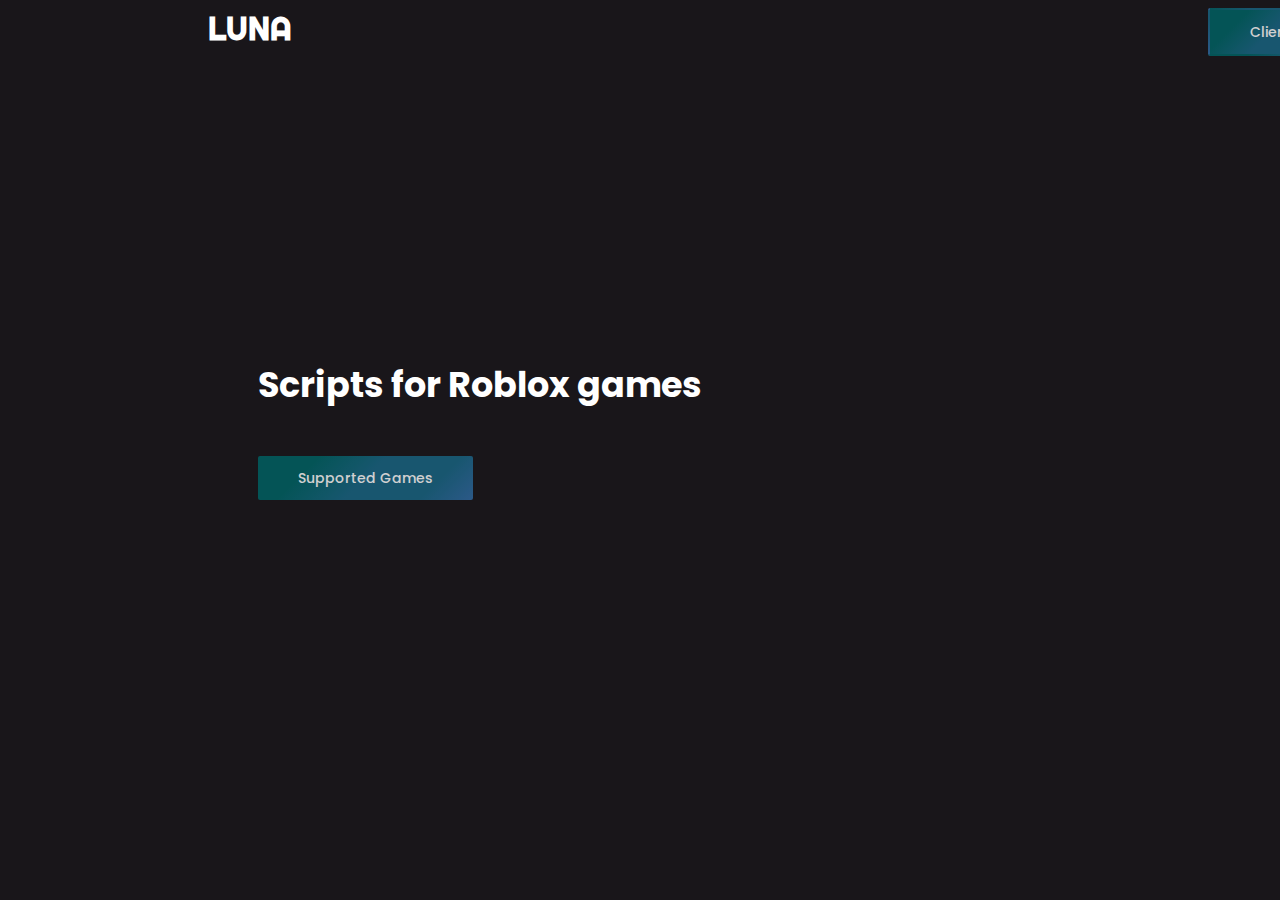
==== index.html @ b6632e27 "Add files via upload" ====
<!DOCTYPE html>
<html lang="en">
<head>
    <meta charset="UTF-8">
    <meta http-equiv="X-UA-Compatible" content="IE=edge">
    <meta name="viewport" content="width=device-width, initial-scale=1.0">
    <link rel="stylesheet" href="./index_files/redesign.css">
    <link href='https://fonts.googleapis.com/css?family=Raleway' rel='stylesheet'>
    <link href='https://fonts.googleapis.com/css?family=Poppins' rel='stylesheet'>
    <link href='https://fonts.googleapis.com/css?family=Righteous' rel='stylesheet'>
    <link rel="stylesheet" href="style.css">
    <title>Luna Client</title>
</head>
<body>
    <div class="container">
        <div class="outer">

            
    <body style="background-color: rgb(25,22,26);">
        

<h1>LUNA</h1>
<h2>Scripts for Roblox games</h2>

<img src="SxLogo.png">

                <button type="button">Client</button>

                <button2 type="button">CONTACT</button2>


                <button3 type="button">Supported Games</button2>
    </body>
    

<style>

img
{
width: 50px;
height: 50px;
background-color: transparent;
position: absolute; margin-left: 1800px;
}




button3
{
border-color: transparent;
display: flex;
display: grid;
position: absolute; margin-top: 400px;
position: absolute; margin-left: 250px;
background: linear-gradient(135deg, #006466 24%, #186785 50%, #186785 79%, #316AA4 100%);
color: #fff;    
opacity: 0.8;    
border-radius: 2px;
padding: 15px 40px;
font-family: "Poppins", sans-serif;
font-weight: 500;
font-size: 14px;
line-height: 1;
cursor: pointer;
transition: 0.3s;
}


button3:hover {opacity: 1}


h2
{
display: flex;
display: grid;
color: #fff;
font-family: "Poppins", sans-serif;
position: absolute; margin-top: 350px;
position: absolute; margin-left: 250px;
font-size: 35px;
transition: 0.3s;
}

h1
{
display: flex;
display: grid;
color: #fff;
font-family: Righteous;
position: absolute; margin-top: 0px;
position: absolute; margin-left: 200px;
transition: 0.3s;
cursor: none;
}

h1:hover {color:#4682B4}



button2
{
display: flex;
display: grid;
margin-top: -44px;
margin-left: 1350px;
background-color: transparent;
color: #fff;    
opacity: 0.8;    
border-radius: 2px;
padding: 15px 40px;
font-family: "Poppins", sans-serif;
font-weight: 500;
font-size: 14px;
line-height: 1;
cursor: pointer;
transition: 0.3s;

}

button2:hover {opacity: 1}

button
{
border-color: transparent;
display: flex;
display: grid;
margin-left: 1200px;
background: linear-gradient(135deg, #006466 24%, #186785 50%, #186785 79%, #316AA4 100%);
color: #fff;    
opacity: 0.8;    
border-radius: 2px;
padding: 15px 40px;
font-family: "Poppins", sans-serif;
font-weight: 500;
font-size: 14px;
line-height: 1;
cursor: pointer;
transition: 0.3s;
}

button:hover {opacity: 1}





</style>
</html>
---- style.css ----
@keyframes change{
    0%
    {
        background-image: url(/images/image);
    }
    25%
    {
        background-image: url(/images/image2);
    }
    50%
    {
        background-image: url(/images/image3);
    }
    75%
    {
        background-image: url(/images/image4);
    }
    100%
    {
        background-image: url(/images/image5);
    }
}
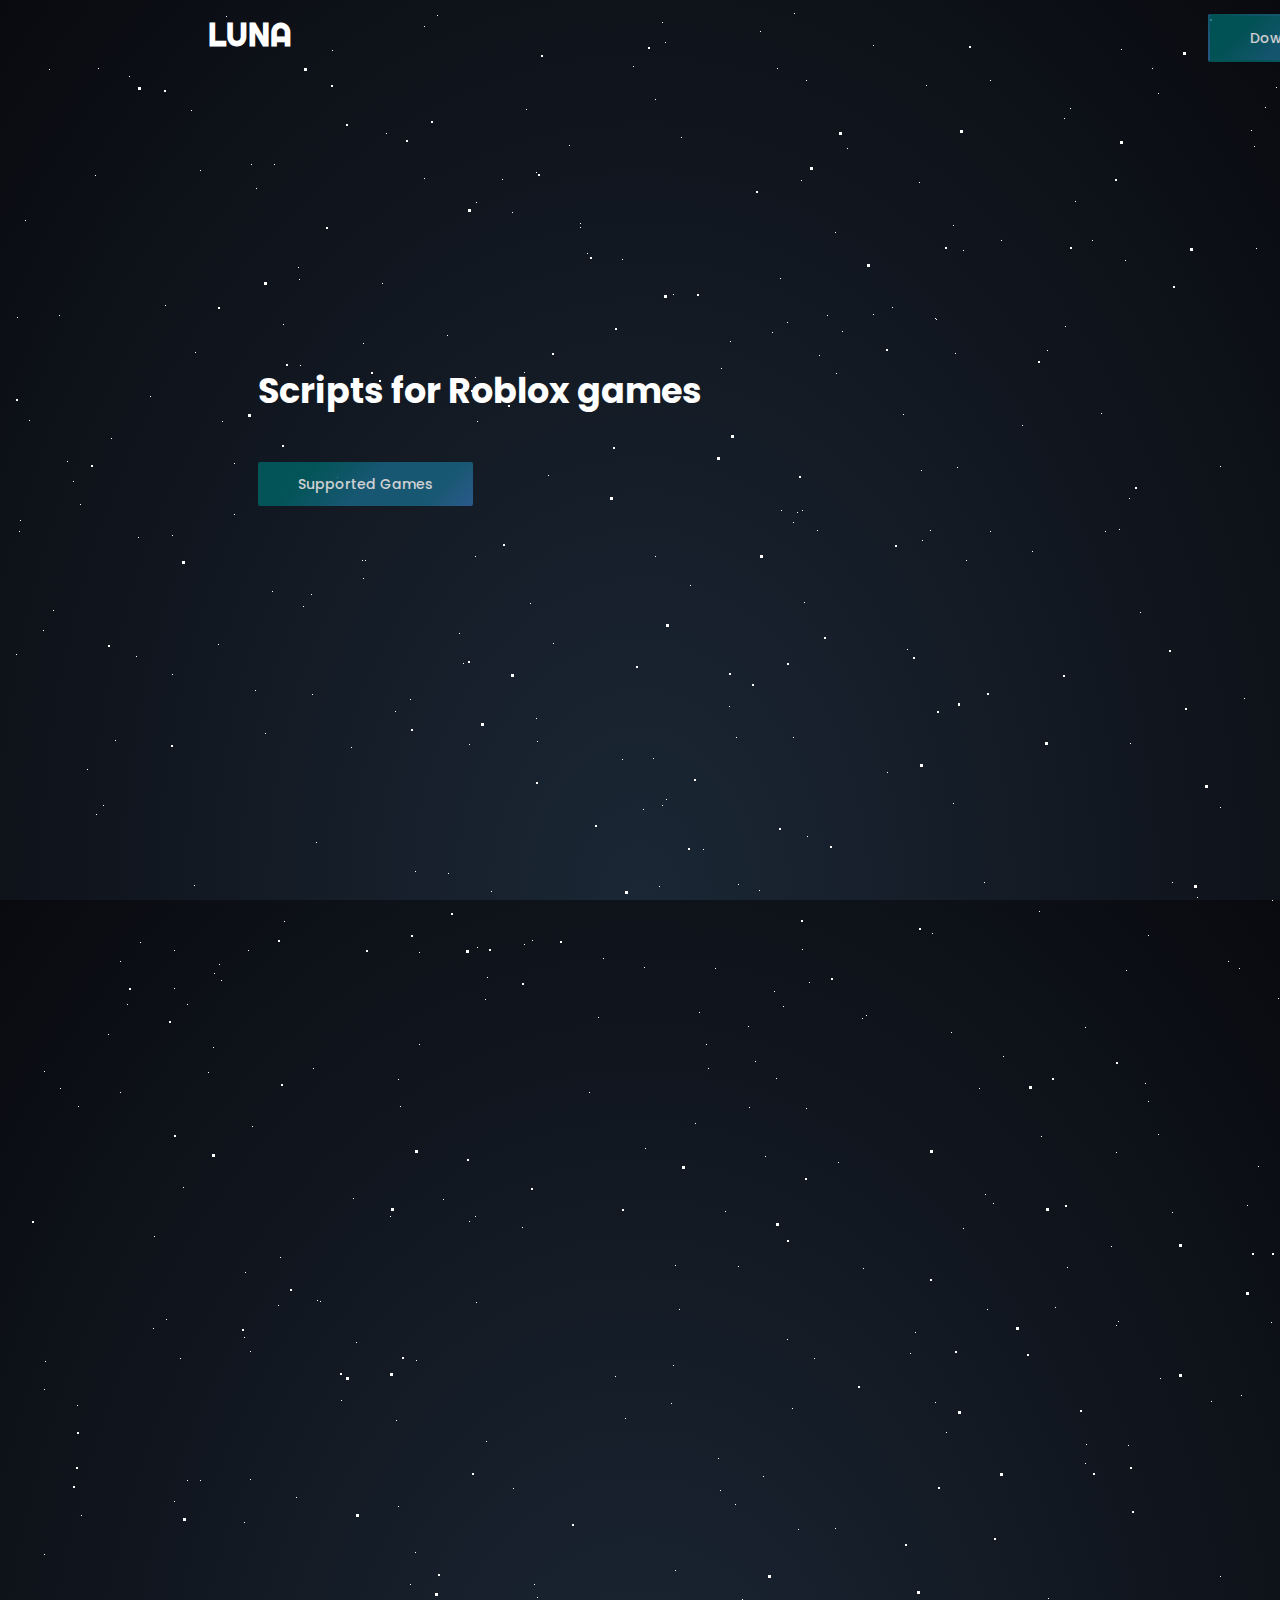
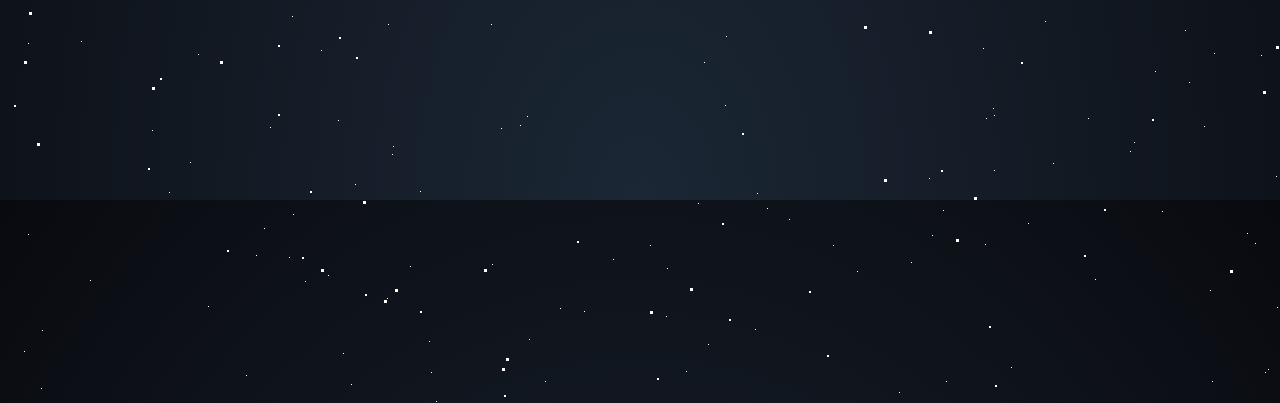
==== commit 9accc5e3: "Add files via upload" ====
--- a/index.html
+++ b/index.html
@@ -12,11 +12,15 @@
     <title>Luna Client</title>
 </head>
 <body>
-    <div class="container">
-        <div class="outer">
+
+    <section class="wrapper">
+        <div id="stars"></div>
+        <div id="stars2"></div>
+        <div id="stars3"></div>
+
 
             
-    <body style="background-color: rgb(25,22,26);">
+    
         
 
 <h1>LUNA</h1>
@@ -24,7 +28,7 @@
 
 <img src="SxLogo.png">
 
-                <button type="button">Client</button>
+                <button type="button">Download</button>
 
                 <button2 type="button">CONTACT</button2>
 
@@ -40,7 +44,7 @@
 width: 50px;
 height: 50px;
 background-color: transparent;
-position: absolute; margin-left: 1800px;
+position: absolute; margin-left: 1850px;
 }
 
 
--- a/style.css
+++ b/style.css
@@ -1,25 +1,595 @@
 
 
 
-@keyframes change{
-    0%
-    {
-        background-image: url(/images/image);
+html {
+    height: 100%;
+    overflow: hidden;
+    background: radial-gradient(ellipse at bottom, #1b2735 0%,#090a0f 100%);
+}
+
+#title {
+    position: absolute;
+    top: 50%;
+    left: 0;
+    right: 0;
+    color: #fff;
+    text-align: center;
+    font-family: Lato;
+    font-weight: 300;
+    font-size: 50px;
+    letter-spacing: 10px;
+    margin-top: -60px;
+    padding-left: 10px;
+}
+
+#title span {
+    background: -webkit-linear-gradient(white, #38495a);
+    -webkit-background-clip: text;
+    -webkit-text-fill-color: transparent;
+}
+
+#stars {
+    width: 1px;
+    height: 1px;
+    background: transparent;
+    animation: animStar 50s linear infinite;
+    box-shadow: 779px 1331px #fff, 324px 42px #fff, 303px 586px #fff,
+    1312px 276px #fff, 451px 625px #fff, 521px 1931px #fff, 1087px 1871px #fff,
+    36px 1546px #fff, 132px 934px #fff, 1698px 901px #fff, 1418px 664px #fff,
+    1448px 1157px #fff, 1084px 232px #fff, 347px 1776px #fff, 1722px 243px #fff,
+    1629px 835px #fff, 479px 969px #fff, 1231px 960px #fff, 586px 384px #fff,
+    164px 527px #fff, 8px 646px #fff, 1150px 1126px #fff, 665px 1357px #fff,
+    1556px 1982px #fff, 1260px 1961px #fff, 1675px 1741px #fff,
+    1843px 1514px #fff, 718px 1628px #fff, 242px 1343px #fff, 1497px 1880px #fff,
+    1364px 230px #fff, 1739px 1302px #fff, 636px 959px #fff, 304px 686px #fff,
+    614px 751px #fff, 1935px 816px #fff, 1428px 60px #fff, 355px 335px #fff,
+    1594px 158px #fff, 90px 60px #fff, 1553px 162px #fff, 1239px 1825px #fff,
+    1945px 587px #fff, 749px 1785px #fff, 1987px 1172px #fff, 1301px 1237px #fff,
+    1039px 342px #fff, 1585px 1481px #fff, 995px 1048px #fff, 524px 932px #fff,
+    214px 413px #fff, 1701px 1300px #fff, 1037px 1613px #fff, 1871px 996px #fff,
+    1360px 1635px #fff, 1110px 1313px #fff, 412px 1783px #fff, 1949px 177px #fff,
+    903px 1854px #fff, 700px 1936px #fff, 378px 125px #fff, 308px 834px #fff,
+    1118px 962px #fff, 1350px 1929px #fff, 781px 1811px #fff, 561px 137px #fff,
+    757px 1148px #fff, 1670px 1979px #fff, 343px 739px #fff, 945px 795px #fff,
+    576px 1903px #fff, 1078px 1436px #fff, 1583px 450px #fff, 1366px 474px #fff,
+    297px 1873px #fff, 192px 162px #fff, 1624px 1633px #fff, 59px 453px #fff,
+    82px 1872px #fff, 1933px 498px #fff, 1966px 1974px #fff, 1975px 1688px #fff,
+    779px 314px #fff, 1858px 1543px #fff, 73px 1507px #fff, 1693px 975px #fff,
+    1683px 108px #fff, 1768px 1654px #fff, 654px 14px #fff, 494px 171px #fff,
+    1689px 1895px #fff, 1660px 263px #fff, 1031px 903px #fff, 1203px 1393px #fff,
+    1333px 1421px #fff, 1113px 41px #fff, 1206px 1645px #fff, 1325px 1635px #fff,
+    142px 388px #fff, 572px 215px #fff, 1535px 296px #fff, 1419px 407px #fff,
+    1379px 1003px #fff, 329px 469px #fff, 1791px 1652px #fff, 935px 1802px #fff,
+    1330px 1820px #fff, 421px 1933px #fff, 828px 365px #fff, 275px 316px #fff,
+    707px 960px #fff, 1605px 1554px #fff, 625px 58px #fff, 717px 1697px #fff,
+    1669px 246px #fff, 1925px 322px #fff, 1154px 1803px #fff, 1929px 295px #fff,
+    1248px 240px #fff, 1045px 1755px #fff, 166px 942px #fff, 1888px 1773px #fff,
+    678px 1963px #fff, 1370px 569px #fff, 1974px 1400px #fff, 1786px 460px #fff,
+    51px 307px #fff, 784px 1400px #fff, 730px 1258px #fff, 1712px 393px #fff,
+    416px 170px #fff, 1797px 1932px #fff, 572px 219px #fff, 1557px 1856px #fff,
+    218px 8px #fff, 348px 1334px #fff, 469px 413px #fff, 385px 1738px #fff,
+    1357px 1818px #fff, 240px 942px #fff, 248px 1847px #fff, 1535px 806px #fff,
+    236px 1514px #fff, 1429px 1556px #fff, 73px 1633px #fff, 1398px 1121px #fff,
+    671px 1301px #fff, 1404px 1663px #fff, 740px 1018px #fff, 1600px 377px #fff,
+    785px 514px #fff, 112px 1084px #fff, 1915px 1887px #fff, 1463px 1848px #fff,
+    687px 1115px #fff, 1268px 1768px #fff, 1729px 1425px #fff,
+    1284px 1022px #fff, 801px 974px #fff, 1975px 1317px #fff, 1354px 834px #fff,
+    1446px 1484px #fff, 1283px 1786px #fff, 11px 523px #fff, 1842px 236px #fff,
+    1355px 654px #fff, 429px 7px #fff, 1033px 1128px #fff, 157px 297px #fff,
+    545px 635px #fff, 52px 1080px #fff, 827px 1520px #fff, 1121px 490px #fff,
+    9px 309px #fff, 1744px 1586px #fff, 1014px 417px #fff, 1534px 524px #fff,
+    958px 552px #fff, 1403px 1496px #fff, 387px 703px #fff, 1522px 548px #fff,
+    1355px 282px #fff, 1532px 601px #fff, 1838px 790px #fff, 290px 259px #fff,
+    295px 598px #fff, 1601px 539px #fff, 1561px 1272px #fff, 34px 1922px #fff,
+    1024px 543px #fff, 467px 369px #fff, 722px 333px #fff, 1976px 1255px #fff,
+    766px 983px #fff, 1582px 1285px #fff, 12px 512px #fff, 617px 1410px #fff,
+    682px 577px #fff, 1334px 1438px #fff, 439px 327px #fff, 1617px 1661px #fff,
+    673px 129px #fff, 794px 941px #fff, 1386px 1902px #fff, 37px 1353px #fff,
+    1467px 1353px #fff, 416px 18px #fff, 187px 344px #fff, 200px 1898px #fff,
+    1491px 1619px #fff, 811px 347px #fff, 924px 1827px #fff, 945px 217px #fff,
+    1735px 1228px #fff, 379px 1890px #fff, 79px 761px #fff, 825px 1837px #fff,
+    1980px 1558px #fff, 1308px 1573px #fff, 1488px 1726px #fff,
+    382px 1208px #fff, 522px 595px #fff, 1277px 1898px #fff, 354px 552px #fff,
+    161px 1784px #fff, 614px 251px #fff, 526px 1576px #fff, 17px 212px #fff,
+    179px 996px #fff, 467px 1208px #fff, 1944px 1838px #fff, 1140px 1093px #fff,
+    858px 1007px #fff, 200px 1064px #fff, 423px 1964px #fff, 1945px 439px #fff,
+    1377px 689px #fff, 1120px 1437px #fff, 1876px 668px #fff, 907px 1324px #fff,
+    343px 1976px #fff, 1816px 1501px #fff, 1849px 177px #fff, 647px 91px #fff,
+    1984px 1012px #fff, 1336px 1300px #fff, 128px 648px #fff, 305px 1060px #fff,
+    1324px 826px #fff, 1263px 1314px #fff, 1801px 629px #fff, 1614px 1555px #fff,
+    1634px 90px #fff, 1603px 452px #fff, 891px 1984px #fff, 1556px 1906px #fff,
+    121px 68px #fff, 1676px 1714px #fff, 516px 936px #fff, 1947px 1492px #fff,
+    1455px 1519px #fff, 45px 602px #fff, 205px 1039px #fff, 793px 172px #fff,
+    1562px 1739px #fff, 1056px 110px #fff, 1512px 379px #fff, 1795px 1621px #fff,
+    1848px 607px #fff, 262px 1719px #fff, 477px 991px #fff, 483px 883px #fff,
+    1239px 1197px #fff, 1496px 647px #fff, 1649px 25px #fff, 1491px 1946px #fff,
+    119px 996px #fff, 179px 1472px #fff, 1341px 808px #fff, 1565px 1700px #fff,
+    407px 1544px #fff, 1754px 357px #fff, 1288px 981px #fff, 902px 1997px #fff,
+    1755px 1668px #fff, 186px 877px #fff, 1202px 1882px #fff, 461px 1213px #fff,
+    1400px 748px #fff, 1969px 1899px #fff, 809px 522px #fff, 514px 1219px #fff,
+    374px 275px #fff, 938px 1973px #fff, 357px 552px #fff, 144px 1722px #fff,
+    1572px 912px #fff, 402px 1858px #fff, 1544px 1195px #fff, 667px 1257px #fff,
+    727px 1496px #fff, 993px 232px #fff, 1772px 313px #fff, 1040px 1590px #fff,
+    1204px 1973px #fff, 1268px 79px #fff, 1555px 1048px #fff, 986px 1707px #fff,
+    978px 1710px #fff, 713px 360px #fff, 407px 863px #fff, 461px 736px #fff,
+    284px 1608px #fff, 103px 430px #fff, 1283px 1319px #fff, 977px 1186px #fff,
+    1966px 1516px #fff, 1287px 1129px #fff, 70px 1098px #fff, 1189px 889px #fff,
+    1126px 1734px #fff, 309px 1292px #fff, 879px 764px #fff, 65px 473px #fff,
+    1003px 1959px #fff, 658px 791px #fff, 402px 1576px #fff, 35px 622px #fff,
+    529px 1589px #fff, 164px 666px #fff, 1876px 1290px #fff, 1541px 526px #fff,
+    270px 1297px #fff, 440px 865px #fff, 1500px 802px #fff, 182px 1754px #fff,
+    1264px 892px #fff, 272px 1249px #fff, 1289px 1535px #fff, 190px 1646px #fff,
+    955px 242px #fff, 1456px 1597px #fff, 1727px 1983px #fff, 635px 801px #fff,
+    226px 455px #fff, 1396px 1710px #fff, 849px 1863px #fff, 237px 1264px #fff,
+    839px 140px #fff, 1122px 735px #fff, 1280px 15px #fff, 1318px 242px #fff,
+    1819px 1148px #fff, 333px 1392px #fff, 1949px 553px #fff, 1878px 1332px #fff,
+    467px 548px #fff, 1812px 1082px #fff, 1067px 193px #fff, 243px 156px #fff,
+    483px 1616px #fff, 1714px 933px #fff, 759px 1800px #fff, 1822px 995px #fff,
+    1877px 572px #fff, 581px 1084px #fff, 107px 732px #fff, 642px 1837px #fff,
+    166px 1493px #fff, 1555px 198px #fff, 819px 307px #fff, 947px 345px #fff,
+    827px 224px #fff, 927px 1394px #fff, 540px 467px #fff, 1093px 405px #fff,
+    1140px 927px #fff, 130px 529px #fff, 33px 1980px #fff, 1147px 1663px #fff,
+    1616px 1436px #fff, 528px 710px #fff, 798px 1100px #fff, 505px 1480px #fff,
+    899px 641px #fff, 1909px 1949px #fff, 1311px 964px #fff, 979px 1301px #fff,
+    1393px 969px #fff, 1793px 1886px #fff, 292px 357px #fff, 1196px 1718px #fff,
+    1290px 1994px #fff, 537px 1973px #fff, 1181px 1674px #fff,
+    1740px 1566px #fff, 1307px 265px #fff, 922px 522px #fff, 1892px 472px #fff,
+    384px 1746px #fff, 392px 1098px #fff, 647px 548px #fff, 390px 1498px #fff,
+    1246px 138px #fff, 730px 876px #fff, 192px 1472px #fff, 1790px 1789px #fff,
+    928px 311px #fff, 1253px 1647px #fff, 747px 1921px #fff, 1561px 1025px #fff,
+    1533px 1292px #fff, 1985px 195px #fff, 728px 729px #fff, 1712px 1936px #fff,
+    512px 1717px #fff, 1528px 483px #fff, 313px 1642px #fff, 281px 1849px #fff,
+    1212px 799px #fff, 435px 1191px #fff, 1422px 611px #fff, 1718px 1964px #fff,
+    411px 944px #fff, 210px 636px #fff, 1502px 1295px #fff, 1434px 349px #fff,
+    769px 60px #fff, 747px 1053px #fff, 789px 504px #fff, 1436px 1264px #fff,
+    1893px 1225px #fff, 1394px 1788px #fff, 1108px 1317px #fff,
+    1673px 1395px #fff, 854px 1010px #fff, 1705px 80px #fff, 1858px 148px #fff,
+    1729px 344px #fff, 1388px 664px #fff, 895px 406px #fff, 1479px 157px #fff,
+    1441px 1157px #fff, 552px 1900px #fff, 516px 364px #fff, 1647px 189px #fff,
+    1427px 1071px #fff, 785px 729px #fff, 1080px 1710px #fff, 504px 204px #fff,
+    1177px 1622px #fff, 657px 34px #fff, 1296px 1099px #fff, 248px 180px #fff,
+    1212px 1568px #fff, 667px 1562px #fff, 695px 841px #fff, 1608px 1247px #fff,
+    751px 882px #fff, 87px 167px #fff, 607px 1368px #fff, 1363px 1203px #fff,
+    1836px 317px #fff, 1668px 1703px #fff, 830px 1154px #fff, 1721px 1398px #fff,
+    1601px 1280px #fff, 976px 874px #fff, 1743px 254px #fff, 1020px 1815px #fff,
+    1670px 1766px #fff, 1890px 735px #fff, 1379px 136px #fff, 1864px 695px #fff,
+    206px 965px #fff, 1404px 1932px #fff, 1923px 1360px #fff, 247px 682px #fff,
+    519px 1708px #fff, 645px 750px #fff, 1164px 1204px #fff, 834px 323px #fff,
+    172px 1350px #fff, 213px 972px #fff, 1837px 190px #fff, 285px 1806px #fff,
+    1047px 1299px #fff, 1548px 825px #fff, 1730px 324px #fff, 1346px 1909px #fff,
+    772px 270px #fff, 345px 1190px #fff, 478px 1433px #fff, 1479px 25px #fff,
+    1994px 1830px #fff, 1744px 732px #fff, 20px 1635px #fff, 690px 1795px #fff,
+    1594px 569px #fff, 579px 245px #fff, 1398px 733px #fff, 408px 1352px #fff,
+    1774px 120px #fff, 1152px 1370px #fff, 1698px 1810px #fff, 710px 1450px #fff,
+    665px 286px #fff, 493px 1720px #fff, 786px 5px #fff, 637px 1140px #fff,
+    764px 324px #fff, 927px 310px #fff, 938px 1424px #fff, 1884px 744px #fff,
+    913px 462px #fff, 1831px 1936px #fff, 1527px 249px #fff, 36px 1381px #fff,
+    1597px 581px #fff, 1530px 355px #fff, 949px 459px #fff, 799px 828px #fff,
+    242px 1471px #fff, 654px 797px #fff, 796px 594px #fff, 1365px 678px #fff,
+    752px 23px #fff, 1630px 541px #fff, 982px 72px #fff, 1733px 1831px #fff,
+    21px 412px #fff, 775px 998px #fff, 335px 1945px #fff, 264px 583px #fff,
+    158px 1311px #fff, 528px 164px #fff, 1978px 574px #fff, 717px 1203px #fff,
+    734px 1591px #fff, 1555px 820px #fff, 16px 1943px #fff, 1625px 1177px #fff,
+    1236px 690px #fff, 1585px 1590px #fff, 1737px 1728px #fff, 721px 698px #fff,
+    1804px 1186px #fff, 166px 980px #fff, 1850px 230px #fff, 330px 1712px #fff,
+    95px 797px #fff, 1948px 1078px #fff, 469px 939px #fff, 1269px 1899px #fff,
+    955px 1220px #fff, 1137px 1075px #fff, 312px 1293px #fff, 986px 1762px #fff,
+    1103px 1238px #fff, 428px 1993px #fff, 355px 570px #fff, 977px 1836px #fff,
+    1395px 1092px #fff, 276px 913px #fff, 1743px 656px #fff, 773px 502px #fff,
+    1686px 1322px #fff, 1516px 1945px #fff, 1334px 501px #fff, 266px 156px #fff,
+    455px 655px #fff, 798px 72px #fff, 1059px 1259px #fff, 1402px 1687px #fff,
+    236px 1329px #fff, 1455px 786px #fff, 146px 1228px #fff, 1851px 823px #fff,
+    1062px 100px #fff, 1220px 953px #fff, 20px 1826px #fff, 36px 1063px #fff,
+    1525px 338px #fff, 790px 1521px #fff, 741px 1099px #fff, 288px 1489px #fff,
+    700px 1060px #fff, 390px 1071px #fff, 411px 1036px #fff, 1853px 1072px #fff,
+    1446px 1085px #fff, 1164px 874px #fff, 924px 925px #fff, 291px 271px #fff,
+    1257px 1964px #fff, 1580px 1352px #fff, 1507px 1216px #fff, 211px 956px #fff,
+    985px 1195px #fff, 975px 1640px #fff, 518px 101px #fff, 663px 1395px #fff,
+    914px 532px #fff, 145px 1320px #fff, 69px 1397px #fff, 982px 523px #fff,
+    257px 725px #fff, 1599px 831px #fff, 1636px 1513px #fff, 1250px 1158px #fff,
+    1132px 604px #fff, 183px 102px #fff, 1057px 318px #fff, 1247px 1835px #fff,
+    1983px 1110px #fff, 1077px 1455px #fff, 921px 1770px #fff, 806px 1350px #fff,
+    1938px 1992px #fff, 855px 1260px #fff, 902px 1345px #fff, 658px 1908px #fff,
+    1845px 679px #fff, 712px 1482px #fff, 595px 950px #fff, 1784px 1992px #fff,
+    1847px 1785px #fff, 691px 1004px #fff, 175px 1179px #fff, 1666px 1911px #fff,
+    41px 61px #fff, 971px 1080px #fff, 1830px 1450px #fff, 1351px 1518px #fff,
+    1257px 99px #fff, 1395px 1498px #fff, 1117px 252px #fff, 1779px 597px #fff,
+    1346px 729px #fff, 1108px 1144px #fff, 402px 691px #fff, 72px 496px #fff,
+    1673px 1604px #fff, 1497px 974px #fff, 1865px 1664px #fff, 88px 806px #fff,
+    918px 77px #fff, 244px 1118px #fff, 256px 1820px #fff, 1851px 1840px #fff,
+    605px 1851px #fff, 634px 383px #fff, 865px 37px #fff, 943px 1024px #fff,
+    1951px 177px #fff, 1097px 523px #fff, 985px 1700px #fff, 1243px 122px #fff,
+    768px 1070px #fff, 468px 194px #fff, 320px 1867px #fff, 1850px 185px #fff,
+    380px 1616px #fff, 468px 1294px #fff, 1122px 1743px #fff, 884px 299px #fff,
+    1300px 1917px #fff, 1860px 396px #fff, 1270px 990px #fff, 529px 733px #fff,
+    1975px 1347px #fff, 1885px 685px #fff, 226px 506px #fff, 651px 878px #fff,
+    1323px 680px #fff, 1284px 680px #fff, 238px 1967px #fff, 911px 174px #fff,
+    1111px 521px #fff, 1150px 85px #fff, 794px 502px #fff, 484px 1856px #fff,
+    1809px 368px #fff, 112px 953px #fff, 590px 1009px #fff, 1655px 311px #fff,
+    100px 1026px #fff, 1803px 352px #fff, 865px 306px #fff, 1077px 1019px #fff,
+    1335px 872px #fff, 1647px 1298px #fff, 1233px 1387px #fff, 698px 1036px #fff,
+    659px 1860px #fff, 388px 1412px #fff, 1212px 458px #fff, 755px 1468px #fff,
+    696px 1654px #fff, 1144px 60px #fff;
+}
+
+#stars:after {
+    content: '';
+    position: absolute;
+    top: 2000px;
+    width: 1px;
+    height: 1px;
+    background: transparent;
+    box-shadow: 779px 1331px #fff, 324px 42px #fff, 303px 586px #fff,
+    1312px 276px #fff, 451px 625px #fff, 521px 1931px #fff, 1087px 1871px #fff,
+    36px 1546px #fff, 132px 934px #fff, 1698px 901px #fff, 1418px 664px #fff,
+    1448px 1157px #fff, 1084px 232px #fff, 347px 1776px #fff, 1722px 243px #fff,
+    1629px 835px #fff, 479px 969px #fff, 1231px 960px #fff, 586px 384px #fff,
+    164px 527px #fff, 8px 646px #fff, 1150px 1126px #fff, 665px 1357px #fff,
+    1556px 1982px #fff, 1260px 1961px #fff, 1675px 1741px #fff,
+    1843px 1514px #fff, 718px 1628px #fff, 242px 1343px #fff, 1497px 1880px #fff,
+    1364px 230px #fff, 1739px 1302px #fff, 636px 959px #fff, 304px 686px #fff,
+    614px 751px #fff, 1935px 816px #fff, 1428px 60px #fff, 355px 335px #fff,
+    1594px 158px #fff, 90px 60px #fff, 1553px 162px #fff, 1239px 1825px #fff,
+    1945px 587px #fff, 749px 1785px #fff, 1987px 1172px #fff, 1301px 1237px #fff,
+    1039px 342px #fff, 1585px 1481px #fff, 995px 1048px #fff, 524px 932px #fff,
+    214px 413px #fff, 1701px 1300px #fff, 1037px 1613px #fff, 1871px 996px #fff,
+    1360px 1635px #fff, 1110px 1313px #fff, 412px 1783px #fff, 1949px 177px #fff,
+    903px 1854px #fff, 700px 1936px #fff, 378px 125px #fff, 308px 834px #fff,
+    1118px 962px #fff, 1350px 1929px #fff, 781px 1811px #fff, 561px 137px #fff,
+    757px 1148px #fff, 1670px 1979px #fff, 343px 739px #fff, 945px 795px #fff,
+    576px 1903px #fff, 1078px 1436px #fff, 1583px 450px #fff, 1366px 474px #fff,
+    297px 1873px #fff, 192px 162px #fff, 1624px 1633px #fff, 59px 453px #fff,
+    82px 1872px #fff, 1933px 498px #fff, 1966px 1974px #fff, 1975px 1688px #fff,
+    779px 314px #fff, 1858px 1543px #fff, 73px 1507px #fff, 1693px 975px #fff,
+    1683px 108px #fff, 1768px 1654px #fff, 654px 14px #fff, 494px 171px #fff,
+    1689px 1895px #fff, 1660px 263px #fff, 1031px 903px #fff, 1203px 1393px #fff,
+    1333px 1421px #fff, 1113px 41px #fff, 1206px 1645px #fff, 1325px 1635px #fff,
+    142px 388px #fff, 572px 215px #fff, 1535px 296px #fff, 1419px 407px #fff,
+    1379px 1003px #fff, 329px 469px #fff, 1791px 1652px #fff, 935px 1802px #fff,
+    1330px 1820px #fff, 421px 1933px #fff, 828px 365px #fff, 275px 316px #fff,
+    707px 960px #fff, 1605px 1554px #fff, 625px 58px #fff, 717px 1697px #fff,
+    1669px 246px #fff, 1925px 322px #fff, 1154px 1803px #fff, 1929px 295px #fff,
+    1248px 240px #fff, 1045px 1755px #fff, 166px 942px #fff, 1888px 1773px #fff,
+    678px 1963px #fff, 1370px 569px #fff, 1974px 1400px #fff, 1786px 460px #fff,
+    51px 307px #fff, 784px 1400px #fff, 730px 1258px #fff, 1712px 393px #fff,
+    416px 170px #fff, 1797px 1932px #fff, 572px 219px #fff, 1557px 1856px #fff,
+    218px 8px #fff, 348px 1334px #fff, 469px 413px #fff, 385px 1738px #fff,
+    1357px 1818px #fff, 240px 942px #fff, 248px 1847px #fff, 1535px 806px #fff,
+    236px 1514px #fff, 1429px 1556px #fff, 73px 1633px #fff, 1398px 1121px #fff,
+    671px 1301px #fff, 1404px 1663px #fff, 740px 1018px #fff, 1600px 377px #fff,
+    785px 514px #fff, 112px 1084px #fff, 1915px 1887px #fff, 1463px 1848px #fff,
+    687px 1115px #fff, 1268px 1768px #fff, 1729px 1425px #fff,
+    1284px 1022px #fff, 801px 974px #fff, 1975px 1317px #fff, 1354px 834px #fff,
+    1446px 1484px #fff, 1283px 1786px #fff, 11px 523px #fff, 1842px 236px #fff,
+    1355px 654px #fff, 429px 7px #fff, 1033px 1128px #fff, 157px 297px #fff,
+    545px 635px #fff, 52px 1080px #fff, 827px 1520px #fff, 1121px 490px #fff,
+    9px 309px #fff, 1744px 1586px #fff, 1014px 417px #fff, 1534px 524px #fff,
+    958px 552px #fff, 1403px 1496px #fff, 387px 703px #fff, 1522px 548px #fff,
+    1355px 282px #fff, 1532px 601px #fff, 1838px 790px #fff, 290px 259px #fff,
+    295px 598px #fff, 1601px 539px #fff, 1561px 1272px #fff, 34px 1922px #fff,
+    1024px 543px #fff, 467px 369px #fff, 722px 333px #fff, 1976px 1255px #fff,
+    766px 983px #fff, 1582px 1285px #fff, 12px 512px #fff, 617px 1410px #fff,
+    682px 577px #fff, 1334px 1438px #fff, 439px 327px #fff, 1617px 1661px #fff,
+    673px 129px #fff, 794px 941px #fff, 1386px 1902px #fff, 37px 1353px #fff,
+    1467px 1353px #fff, 416px 18px #fff, 187px 344px #fff, 200px 1898px #fff,
+    1491px 1619px #fff, 811px 347px #fff, 924px 1827px #fff, 945px 217px #fff,
+    1735px 1228px #fff, 379px 1890px #fff, 79px 761px #fff, 825px 1837px #fff,
+    1980px 1558px #fff, 1308px 1573px #fff, 1488px 1726px #fff,
+    382px 1208px #fff, 522px 595px #fff, 1277px 1898px #fff, 354px 552px #fff,
+    161px 1784px #fff, 614px 251px #fff, 526px 1576px #fff, 17px 212px #fff,
+    179px 996px #fff, 467px 1208px #fff, 1944px 1838px #fff, 1140px 1093px #fff,
+    858px 1007px #fff, 200px 1064px #fff, 423px 1964px #fff, 1945px 439px #fff,
+    1377px 689px #fff, 1120px 1437px #fff, 1876px 668px #fff, 907px 1324px #fff,
+    343px 1976px #fff, 1816px 1501px #fff, 1849px 177px #fff, 647px 91px #fff,
+    1984px 1012px #fff, 1336px 1300px #fff, 128px 648px #fff, 305px 1060px #fff,
+    1324px 826px #fff, 1263px 1314px #fff, 1801px 629px #fff, 1614px 1555px #fff,
+    1634px 90px #fff, 1603px 452px #fff, 891px 1984px #fff, 1556px 1906px #fff,
+    121px 68px #fff, 1676px 1714px #fff, 516px 936px #fff, 1947px 1492px #fff,
+    1455px 1519px #fff, 45px 602px #fff, 205px 1039px #fff, 793px 172px #fff,
+    1562px 1739px #fff, 1056px 110px #fff, 1512px 379px #fff, 1795px 1621px #fff,
+    1848px 607px #fff, 262px 1719px #fff, 477px 991px #fff, 483px 883px #fff,
+    1239px 1197px #fff, 1496px 647px #fff, 1649px 25px #fff, 1491px 1946px #fff,
+    119px 996px #fff, 179px 1472px #fff, 1341px 808px #fff, 1565px 1700px #fff,
+    407px 1544px #fff, 1754px 357px #fff, 1288px 981px #fff, 902px 1997px #fff,
+    1755px 1668px #fff, 186px 877px #fff, 1202px 1882px #fff, 461px 1213px #fff,
+    1400px 748px #fff, 1969px 1899px #fff, 809px 522px #fff, 514px 1219px #fff,
+    374px 275px #fff, 938px 1973px #fff, 357px 552px #fff, 144px 1722px #fff,
+    1572px 912px #fff, 402px 1858px #fff, 1544px 1195px #fff, 667px 1257px #fff,
+    727px 1496px #fff, 993px 232px #fff, 1772px 313px #fff, 1040px 1590px #fff,
+    1204px 1973px #fff, 1268px 79px #fff, 1555px 1048px #fff, 986px 1707px #fff,
+    978px 1710px #fff, 713px 360px #fff, 407px 863px #fff, 461px 736px #fff,
+    284px 1608px #fff, 103px 430px #fff, 1283px 1319px #fff, 977px 1186px #fff,
+    1966px 1516px #fff, 1287px 1129px #fff, 70px 1098px #fff, 1189px 889px #fff,
+    1126px 1734px #fff, 309px 1292px #fff, 879px 764px #fff, 65px 473px #fff,
+    1003px 1959px #fff, 658px 791px #fff, 402px 1576px #fff, 35px 622px #fff,
+    529px 1589px #fff, 164px 666px #fff, 1876px 1290px #fff, 1541px 526px #fff,
+    270px 1297px #fff, 440px 865px #fff, 1500px 802px #fff, 182px 1754px #fff,
+    1264px 892px #fff, 272px 1249px #fff, 1289px 1535px #fff, 190px 1646px #fff,
+    955px 242px #fff, 1456px 1597px #fff, 1727px 1983px #fff, 635px 801px #fff,
+    226px 455px #fff, 1396px 1710px #fff, 849px 1863px #fff, 237px 1264px #fff,
+    839px 140px #fff, 1122px 735px #fff, 1280px 15px #fff, 1318px 242px #fff,
+    1819px 1148px #fff, 333px 1392px #fff, 1949px 553px #fff, 1878px 1332px #fff,
+    467px 548px #fff, 1812px 1082px #fff, 1067px 193px #fff, 243px 156px #fff,
+    483px 1616px #fff, 1714px 933px #fff, 759px 1800px #fff, 1822px 995px #fff,
+    1877px 572px #fff, 581px 1084px #fff, 107px 732px #fff, 642px 1837px #fff,
+    166px 1493px #fff, 1555px 198px #fff, 819px 307px #fff, 947px 345px #fff,
+    827px 224px #fff, 927px 1394px #fff, 540px 467px #fff, 1093px 405px #fff,
+    1140px 927px #fff, 130px 529px #fff, 33px 1980px #fff, 1147px 1663px #fff,
+    1616px 1436px #fff, 528px 710px #fff, 798px 1100px #fff, 505px 1480px #fff,
+    899px 641px #fff, 1909px 1949px #fff, 1311px 964px #fff, 979px 1301px #fff,
+    1393px 969px #fff, 1793px 1886px #fff, 292px 357px #fff, 1196px 1718px #fff,
+    1290px 1994px #fff, 537px 1973px #fff, 1181px 1674px #fff,
+    1740px 1566px #fff, 1307px 265px #fff, 922px 522px #fff, 1892px 472px #fff,
+    384px 1746px #fff, 392px 1098px #fff, 647px 548px #fff, 390px 1498px #fff,
+    1246px 138px #fff, 730px 876px #fff, 192px 1472px #fff, 1790px 1789px #fff,
+    928px 311px #fff, 1253px 1647px #fff, 747px 1921px #fff, 1561px 1025px #fff,
+    1533px 1292px #fff, 1985px 195px #fff, 728px 729px #fff, 1712px 1936px #fff,
+    512px 1717px #fff, 1528px 483px #fff, 313px 1642px #fff, 281px 1849px #fff,
+    1212px 799px #fff, 435px 1191px #fff, 1422px 611px #fff, 1718px 1964px #fff,
+    411px 944px #fff, 210px 636px #fff, 1502px 1295px #fff, 1434px 349px #fff,
+    769px 60px #fff, 747px 1053px #fff, 789px 504px #fff, 1436px 1264px #fff,
+    1893px 1225px #fff, 1394px 1788px #fff, 1108px 1317px #fff,
+    1673px 1395px #fff, 854px 1010px #fff, 1705px 80px #fff, 1858px 148px #fff,
+    1729px 344px #fff, 1388px 664px #fff, 895px 406px #fff, 1479px 157px #fff,
+    1441px 1157px #fff, 552px 1900px #fff, 516px 364px #fff, 1647px 189px #fff,
+    1427px 1071px #fff, 785px 729px #fff, 1080px 1710px #fff, 504px 204px #fff,
+    1177px 1622px #fff, 657px 34px #fff, 1296px 1099px #fff, 248px 180px #fff,
+    1212px 1568px #fff, 667px 1562px #fff, 695px 841px #fff, 1608px 1247px #fff,
+    751px 882px #fff, 87px 167px #fff, 607px 1368px #fff, 1363px 1203px #fff,
+    1836px 317px #fff, 1668px 1703px #fff, 830px 1154px #fff, 1721px 1398px #fff,
+    1601px 1280px #fff, 976px 874px #fff, 1743px 254px #fff, 1020px 1815px #fff,
+    1670px 1766px #fff, 1890px 735px #fff, 1379px 136px #fff, 1864px 695px #fff,
+    206px 965px #fff, 1404px 1932px #fff, 1923px 1360px #fff, 247px 682px #fff,
+    519px 1708px #fff, 645px 750px #fff, 1164px 1204px #fff, 834px 323px #fff,
+    172px 1350px #fff, 213px 972px #fff, 1837px 190px #fff, 285px 1806px #fff,
+    1047px 1299px #fff, 1548px 825px #fff, 1730px 324px #fff, 1346px 1909px #fff,
+    772px 270px #fff, 345px 1190px #fff, 478px 1433px #fff, 1479px 25px #fff,
+    1994px 1830px #fff, 1744px 732px #fff, 20px 1635px #fff, 690px 1795px #fff,
+    1594px 569px #fff, 579px 245px #fff, 1398px 733px #fff, 408px 1352px #fff,
+    1774px 120px #fff, 1152px 1370px #fff, 1698px 1810px #fff, 710px 1450px #fff,
+    665px 286px #fff, 493px 1720px #fff, 786px 5px #fff, 637px 1140px #fff,
+    764px 324px #fff, 927px 310px #fff, 938px 1424px #fff, 1884px 744px #fff,
+    913px 462px #fff, 1831px 1936px #fff, 1527px 249px #fff, 36px 1381px #fff,
+    1597px 581px #fff, 1530px 355px #fff, 949px 459px #fff, 799px 828px #fff,
+    242px 1471px #fff, 654px 797px #fff, 796px 594px #fff, 1365px 678px #fff,
+    752px 23px #fff, 1630px 541px #fff, 982px 72px #fff, 1733px 1831px #fff,
+    21px 412px #fff, 775px 998px #fff, 335px 1945px #fff, 264px 583px #fff,
+    158px 1311px #fff, 528px 164px #fff, 1978px 574px #fff, 717px 1203px #fff,
+    734px 1591px #fff, 1555px 820px #fff, 16px 1943px #fff, 1625px 1177px #fff,
+    1236px 690px #fff, 1585px 1590px #fff, 1737px 1728px #fff, 721px 698px #fff,
+    1804px 1186px #fff, 166px 980px #fff, 1850px 230px #fff, 330px 1712px #fff,
+    95px 797px #fff, 1948px 1078px #fff, 469px 939px #fff, 1269px 1899px #fff,
+    955px 1220px #fff, 1137px 1075px #fff, 312px 1293px #fff, 986px 1762px #fff,
+    1103px 1238px #fff, 428px 1993px #fff, 355px 570px #fff, 977px 1836px #fff,
+    1395px 1092px #fff, 276px 913px #fff, 1743px 656px #fff, 773px 502px #fff,
+    1686px 1322px #fff, 1516px 1945px #fff, 1334px 501px #fff, 266px 156px #fff,
+    455px 655px #fff, 798px 72px #fff, 1059px 1259px #fff, 1402px 1687px #fff,
+    236px 1329px #fff, 1455px 786px #fff, 146px 1228px #fff, 1851px 823px #fff,
+    1062px 100px #fff, 1220px 953px #fff, 20px 1826px #fff, 36px 1063px #fff,
+    1525px 338px #fff, 790px 1521px #fff, 741px 1099px #fff, 288px 1489px #fff,
+    700px 1060px #fff, 390px 1071px #fff, 411px 1036px #fff, 1853px 1072px #fff,
+    1446px 1085px #fff, 1164px 874px #fff, 924px 925px #fff, 291px 271px #fff,
+    1257px 1964px #fff, 1580px 1352px #fff, 1507px 1216px #fff, 211px 956px #fff,
+    985px 1195px #fff, 975px 1640px #fff, 518px 101px #fff, 663px 1395px #fff,
+    914px 532px #fff, 145px 1320px #fff, 69px 1397px #fff, 982px 523px #fff,
+    257px 725px #fff, 1599px 831px #fff, 1636px 1513px #fff, 1250px 1158px #fff,
+    1132px 604px #fff, 183px 102px #fff, 1057px 318px #fff, 1247px 1835px #fff,
+    1983px 1110px #fff, 1077px 1455px #fff, 921px 1770px #fff, 806px 1350px #fff,
+    1938px 1992px #fff, 855px 1260px #fff, 902px 1345px #fff, 658px 1908px #fff,
+    1845px 679px #fff, 712px 1482px #fff, 595px 950px #fff, 1784px 1992px #fff,
+    1847px 1785px #fff, 691px 1004px #fff, 175px 1179px #fff, 1666px 1911px #fff,
+    41px 61px #fff, 971px 1080px #fff, 1830px 1450px #fff, 1351px 1518px #fff,
+    1257px 99px #fff, 1395px 1498px #fff, 1117px 252px #fff, 1779px 597px #fff,
+    1346px 729px #fff, 1108px 1144px #fff, 402px 691px #fff, 72px 496px #fff,
+    1673px 1604px #fff, 1497px 974px #fff, 1865px 1664px #fff, 88px 806px #fff,
+    918px 77px #fff, 244px 1118px #fff, 256px 1820px #fff, 1851px 1840px #fff,
+    605px 1851px #fff, 634px 383px #fff, 865px 37px #fff, 943px 1024px #fff,
+    1951px 177px #fff, 1097px 523px #fff, 985px 1700px #fff, 1243px 122px #fff,
+    768px 1070px #fff, 468px 194px #fff, 320px 1867px #fff, 1850px 185px #fff,
+    380px 1616px #fff, 468px 1294px #fff, 1122px 1743px #fff, 884px 299px #fff,
+    1300px 1917px #fff, 1860px 396px #fff, 1270px 990px #fff, 529px 733px #fff,
+    1975px 1347px #fff, 1885px 685px #fff, 226px 506px #fff, 651px 878px #fff,
+    1323px 680px #fff, 1284px 680px #fff, 238px 1967px #fff, 911px 174px #fff,
+    1111px 521px #fff, 1150px 85px #fff, 794px 502px #fff, 484px 1856px #fff,
+    1809px 368px #fff, 112px 953px #fff, 590px 1009px #fff, 1655px 311px #fff,
+    100px 1026px #fff, 1803px 352px #fff, 865px 306px #fff, 1077px 1019px #fff,
+    1335px 872px #fff, 1647px 1298px #fff, 1233px 1387px #fff, 698px 1036px #fff,
+    659px 1860px #fff, 388px 1412px #fff, 1212px 458px #fff, 755px 1468px #fff,
+    696px 1654px #fff, 1144px 60px #fff;
+}
+
+#stars2 {
+    width: 2px;
+    height: 2px;
+    background: transparent;
+    animation: animStar 100s linear infinite;
+    box-shadow: 1448px 320px #fff, 1775px 1663px #fff, 332px 1364px #fff,
+    878px 340px #fff, 569px 1832px #fff, 1422px 1684px #fff, 1946px 1907px #fff,
+    121px 979px #fff, 1044px 1069px #fff, 463px 381px #fff, 423px 112px #fff,
+    523px 1179px #fff, 779px 654px #fff, 1398px 694px #fff, 1085px 1464px #fff,
+    1599px 1869px #fff, 801px 1882px #fff, 779px 1231px #fff, 552px 932px #fff,
+    1057px 1196px #fff, 282px 1280px #fff, 496px 1986px #fff, 1833px 1120px #fff,
+    1802px 1293px #fff, 6px 1696px #fff, 412px 1902px #fff, 605px 438px #fff,
+    24px 1212px #fff, 234px 1320px #fff, 544px 344px #fff, 1107px 170px #fff,
+    1603px 196px #fff, 905px 648px #fff, 68px 1458px #fff, 649px 1969px #fff,
+    744px 675px #fff, 1127px 478px #fff, 714px 1814px #fff, 1486px 526px #fff,
+    270px 1636px #fff, 1931px 149px #fff, 1807px 378px #fff, 8px 390px #fff,
+    1415px 699px #fff, 1473px 1211px #fff, 1590px 141px #fff, 270px 1705px #fff,
+    69px 1423px #fff, 1108px 1053px #fff, 1946px 128px #fff, 371px 371px #fff,
+    1490px 220px #fff, 357px 1885px #fff, 363px 363px #fff, 1896px 1256px #fff,
+    1979px 1050px #fff, 947px 1342px #fff, 1754px 242px #fff, 514px 974px #fff,
+    65px 1477px #fff, 1840px 547px #fff, 950px 695px #fff, 459px 1150px #fff,
+    1124px 1502px #fff, 481px 940px #fff, 680px 839px #fff, 797px 1169px #fff,
+    1977px 1491px #fff, 734px 1724px #fff, 210px 298px #fff, 816px 628px #fff,
+    686px 770px #fff, 1721px 267px #fff, 1663px 511px #fff, 1481px 1141px #fff,
+    582px 248px #fff, 1308px 953px #fff, 628px 657px #fff, 897px 1535px #fff,
+    270px 931px #fff, 791px 467px #fff, 1336px 1732px #fff, 1013px 1653px #fff,
+    1911px 956px #fff, 587px 816px #fff, 83px 456px #fff, 930px 1478px #fff,
+    1587px 1694px #fff, 614px 1200px #fff, 302px 1782px #fff, 1711px 1432px #fff,
+    443px 904px #fff, 1666px 714px #fff, 1588px 1167px #fff, 273px 1075px #fff,
+    1679px 461px #fff, 721px 664px #fff, 1202px 10px #fff, 166px 1126px #fff,
+    331px 1628px #fff, 430px 1565px #fff, 1585px 509px #fff, 640px 38px #fff,
+    822px 837px #fff, 1760px 1664px #fff, 1122px 1458px #fff, 398px 131px #fff,
+    689px 285px #fff, 460px 652px #fff, 1627px 365px #fff, 348px 1648px #fff,
+    819px 1946px #fff, 981px 1917px #fff, 323px 76px #fff, 979px 684px #fff,
+    887px 536px #fff, 1348px 1596px #fff, 1055px 666px #fff, 1402px 1797px #fff,
+    1300px 1055px #fff, 937px 238px #fff, 1474px 1815px #fff, 1144px 1710px #fff,
+    1629px 1087px #fff, 911px 919px #fff, 771px 819px #fff, 403px 720px #fff,
+    163px 736px #fff, 1062px 238px #fff, 1774px 818px #fff, 1874px 1178px #fff,
+    1177px 699px #fff, 1244px 1244px #fff, 1371px 58px #fff, 564px 1515px #fff,
+    1824px 487px #fff, 929px 702px #fff, 394px 1348px #fff, 1161px 641px #fff,
+    219px 1841px #fff, 358px 941px #fff, 140px 1759px #fff, 1019px 1345px #fff,
+    274px 436px #fff, 1433px 1605px #fff, 1798px 1426px #fff, 294px 1848px #fff,
+    1681px 1877px #fff, 1344px 1824px #fff, 1439px 1632px #fff,
+    161px 1012px #fff, 1308px 588px #fff, 1789px 582px #fff, 721px 1910px #fff,
+    318px 218px #fff, 607px 319px #fff, 495px 535px #fff, 1552px 1575px #fff,
+    1562px 67px #fff, 403px 926px #fff, 1096px 1800px #fff, 1814px 1709px #fff,
+    1882px 1831px #fff, 533px 46px #fff, 823px 969px #fff, 530px 165px #fff,
+    1030px 352px #fff, 1681px 313px #fff, 338px 115px #fff, 1607px 211px #fff,
+    1718px 1184px #fff, 1589px 659px #fff, 278px 355px #fff, 464px 1464px #fff,
+    1165px 277px #fff, 950px 694px #fff, 1746px 293px #fff, 793px 911px #fff,
+    528px 773px #fff, 1883px 1694px #fff, 748px 182px #fff, 1924px 1531px #fff,
+    100px 636px #fff, 1473px 1445px #fff, 1264px 1244px #fff, 850px 1377px #fff,
+    987px 1976px #fff, 933px 1761px #fff, 922px 1270px #fff, 500px 396px #fff,
+    1324px 8px #fff, 1967px 1814px #fff, 1072px 1401px #fff, 961px 37px #fff,
+    156px 81px #fff, 1915px 502px #fff, 1076px 1846px #fff, 152px 1669px #fff,
+    986px 1529px #fff, 1667px 1137px #fff;
+}
+
+#stars2:after {
+    content: '';
+    position: absolute;
+    top: 2000px;
+    width: 2px;
+    height: 2px;
+    background: transparent;
+    box-shadow: 1448px 320px #fff, 1775px 1663px #fff, 332px 1364px #fff,
+    878px 340px #fff, 569px 1832px #fff, 1422px 1684px #fff, 1946px 1907px #fff,
+    121px 979px #fff, 1044px 1069px #fff, 463px 381px #fff, 423px 112px #fff,
+    523px 1179px #fff, 779px 654px #fff, 1398px 694px #fff, 1085px 1464px #fff,
+    1599px 1869px #fff, 801px 1882px #fff, 779px 1231px #fff, 552px 932px #fff,
+    1057px 1196px #fff, 282px 1280px #fff, 496px 1986px #fff, 1833px 1120px #fff,
+    1802px 1293px #fff, 6px 1696px #fff, 412px 1902px #fff, 605px 438px #fff,
+    24px 1212px #fff, 234px 1320px #fff, 544px 344px #fff, 1107px 170px #fff,
+    1603px 196px #fff, 905px 648px #fff, 68px 1458px #fff, 649px 1969px #fff,
+    744px 675px #fff, 1127px 478px #fff, 714px 1814px #fff, 1486px 526px #fff,
+    270px 1636px #fff, 1931px 149px #fff, 1807px 378px #fff, 8px 390px #fff,
+    1415px 699px #fff, 1473px 1211px #fff, 1590px 141px #fff, 270px 1705px #fff,
+    69px 1423px #fff, 1108px 1053px #fff, 1946px 128px #fff, 371px 371px #fff,
+    1490px 220px #fff, 357px 1885px #fff, 363px 363px #fff, 1896px 1256px #fff,
+    1979px 1050px #fff, 947px 1342px #fff, 1754px 242px #fff, 514px 974px #fff,
+    65px 1477px #fff, 1840px 547px #fff, 950px 695px #fff, 459px 1150px #fff,
+    1124px 1502px #fff, 481px 940px #fff, 680px 839px #fff, 797px 1169px #fff,
+    1977px 1491px #fff, 734px 1724px #fff, 210px 298px #fff, 816px 628px #fff,
+    686px 770px #fff, 1721px 267px #fff, 1663px 511px #fff, 1481px 1141px #fff,
+    582px 248px #fff, 1308px 953px #fff, 628px 657px #fff, 897px 1535px #fff,
+    270px 931px #fff, 791px 467px #fff, 1336px 1732px #fff, 1013px 1653px #fff,
+    1911px 956px #fff, 587px 816px #fff, 83px 456px #fff, 930px 1478px #fff,
+    1587px 1694px #fff, 614px 1200px #fff, 302px 1782px #fff, 1711px 1432px #fff,
+    443px 904px #fff, 1666px 714px #fff, 1588px 1167px #fff, 273px 1075px #fff,
+    1679px 461px #fff, 721px 664px #fff, 1202px 10px #fff, 166px 1126px #fff,
+    331px 1628px #fff, 430px 1565px #fff, 1585px 509px #fff, 640px 38px #fff,
+    822px 837px #fff, 1760px 1664px #fff, 1122px 1458px #fff, 398px 131px #fff,
+    689px 285px #fff, 460px 652px #fff, 1627px 365px #fff, 348px 1648px #fff,
+    819px 1946px #fff, 981px 1917px #fff, 323px 76px #fff, 979px 684px #fff,
+    887px 536px #fff, 1348px 1596px #fff, 1055px 666px #fff, 1402px 1797px #fff,
+    1300px 1055px #fff, 937px 238px #fff, 1474px 1815px #fff, 1144px 1710px #fff,
+    1629px 1087px #fff, 911px 919px #fff, 771px 819px #fff, 403px 720px #fff,
+    163px 736px #fff, 1062px 238px #fff, 1774px 818px #fff, 1874px 1178px #fff,
+    1177px 699px #fff, 1244px 1244px #fff, 1371px 58px #fff, 564px 1515px #fff,
+    1824px 487px #fff, 929px 702px #fff, 394px 1348px #fff, 1161px 641px #fff,
+    219px 1841px #fff, 358px 941px #fff, 140px 1759px #fff, 1019px 1345px #fff,
+    274px 436px #fff, 1433px 1605px #fff, 1798px 1426px #fff, 294px 1848px #fff,
+    1681px 1877px #fff, 1344px 1824px #fff, 1439px 1632px #fff,
+    161px 1012px #fff, 1308px 588px #fff, 1789px 582px #fff, 721px 1910px #fff,
+    318px 218px #fff, 607px 319px #fff, 495px 535px #fff, 1552px 1575px #fff,
+    1562px 67px #fff, 403px 926px #fff, 1096px 1800px #fff, 1814px 1709px #fff,
+    1882px 1831px #fff, 533px 46px #fff, 823px 969px #fff, 530px 165px #fff,
+    1030px 352px #fff, 1681px 313px #fff, 338px 115px #fff, 1607px 211px #fff,
+    1718px 1184px #fff, 1589px 659px #fff, 278px 355px #fff, 464px 1464px #fff,
+    1165px 277px #fff, 950px 694px #fff, 1746px 293px #fff, 793px 911px #fff,
+    528px 773px #fff, 1883px 1694px #fff, 748px 182px #fff, 1924px 1531px #fff,
+    100px 636px #fff, 1473px 1445px #fff, 1264px 1244px #fff, 850px 1377px #fff,
+    987px 1976px #fff, 933px 1761px #fff, 922px 1270px #fff, 500px 396px #fff,
+    1324px 8px #fff, 1967px 1814px #fff, 1072px 1401px #fff, 961px 37px #fff,
+    156px 81px #fff, 1915px 502px #fff, 1076px 1846px #fff, 152px 1669px #fff,
+    986px 1529px #fff, 1667px 1137px #fff;
+}
+
+#stars3 {
+    width: 3px;
+    height: 3px;
+    background: transparent;
+    animation: animStar 150s linear infinte;
+    box-shadow: 387px 1878px #fff, 760px 1564px #fff, 1487px 999px #fff,
+    948px 1828px #fff, 1977px 1001px #fff, 1284px 1963px #fff, 656px 284px #fff,
+    1268px 1635px #fff, 1820px 598px #fff, 642px 1900px #fff, 296px 57px #fff,
+    921px 1620px #fff, 476px 1858px #fff, 658px 613px #fff, 1171px 1363px #fff,
+    1419px 283px #fff, 1037px 731px #fff, 503px 663px #fff, 1562px 463px #fff,
+    383px 1197px #fff, 1171px 1233px #fff, 876px 1768px #fff, 856px 1615px #fff,
+    1375px 1924px #fff, 1725px 918px #fff, 952px 119px #fff, 768px 1212px #fff,
+    992px 1462px #fff, 1929px 717px #fff, 1947px 755px #fff, 1818px 1123px #fff,
+    1896px 1672px #fff, 460px 198px #fff, 256px 271px #fff, 752px 544px #fff,
+    1222px 1859px #fff, 1851px 443px #fff, 313px 1858px #fff, 709px 446px #fff,
+    1546px 697px #fff, 674px 1155px #fff, 1112px 130px #fff, 355px 1790px #fff,
+    1496px 974px #fff, 1696px 480px #fff, 1316px 1265px #fff, 1645px 1063px #fff,
+    1182px 237px #fff, 427px 1582px #fff, 859px 253px #fff, 458px 939px #fff,
+    1517px 1644px #fff, 1943px 60px #fff, 212px 1650px #fff, 966px 1786px #fff,
+    473px 712px #fff, 130px 76px #fff, 1417px 1186px #fff, 909px 1580px #fff,
+    1913px 762px #fff, 204px 1143px #fff, 1998px 1057px #fff, 1468px 1301px #fff,
+    144px 1676px #fff, 21px 1601px #fff, 382px 1362px #fff, 912px 753px #fff,
+    1488px 1405px #fff, 802px 156px #fff, 174px 550px #fff, 338px 1366px #fff,
+    1197px 774px #fff, 602px 486px #fff, 682px 1877px #fff, 348px 1503px #fff,
+    407px 1139px #fff, 950px 1400px #fff, 922px 1139px #fff, 1697px 293px #fff,
+    1238px 1281px #fff, 1038px 1197px #fff, 376px 1889px #fff,
+    1255px 1680px #fff, 1008px 1316px #fff, 1538px 1447px #fff,
+    1186px 874px #fff, 1967px 640px #fff, 1341px 19px #fff, 29px 1732px #fff,
+    16px 1650px #fff, 1021px 1075px #fff, 723px 424px #fff, 1175px 41px #fff,
+    494px 1957px #fff, 1296px 431px #fff, 175px 1507px #fff, 831px 121px #fff,
+    498px 1947px #fff, 617px 880px #fff, 240px 403px #fff;
+}
+
+#stars3:after {
+    content: '';
+    position: absolute;
+    top: 2000px;
+    width: 3px;
+    height: 3px;
+    background: transparent;
+    box-shadow: 387px 1878px #fff, 760px 1564px #fff, 1487px 999px #fff,
+    948px 1828px #fff, 1977px 1001px #fff, 1284px 1963px #fff, 656px 284px #fff,
+    1268px 1635px #fff, 1820px 598px #fff, 642px 1900px #fff, 296px 57px #fff,
+    921px 1620px #fff, 476px 1858px #fff, 658px 613px #fff, 1171px 1363px #fff,
+    1419px 283px #fff, 1037px 731px #fff, 503px 663px #fff, 1562px 463px #fff,
+    383px 1197px #fff, 1171px 1233px #fff, 876px 1768px #fff, 856px 1615px #fff,
+    1375px 1924px #fff, 1725px 918px #fff, 952px 119px #fff, 768px 1212px #fff,
+    992px 1462px #fff, 1929px 717px #fff, 1947px 755px #fff, 1818px 1123px #fff,
+    1896px 1672px #fff, 460px 198px #fff, 256px 271px #fff, 752px 544px #fff,
+    1222px 1859px #fff, 1851px 443px #fff, 313px 1858px #fff, 709px 446px #fff,
+    1546px 697px #fff, 674px 1155px #fff, 1112px 130px #fff, 355px 1790px #fff,
+    1496px 974px #fff, 1696px 480px #fff, 1316px 1265px #fff, 1645px 1063px #fff,
+    1182px 237px #fff, 427px 1582px #fff, 859px 253px #fff, 458px 939px #fff,
+    1517px 1644px #fff, 1943px 60px #fff, 212px 1650px #fff, 966px 1786px #fff,
+    473px 712px #fff, 130px 76px #fff, 1417px 1186px #fff, 909px 1580px #fff,
+    1913px 762px #fff, 204px 1143px #fff, 1998px 1057px #fff, 1468px 1301px #fff,
+    144px 1676px #fff, 21px 1601px #fff, 382px 1362px #fff, 912px 753px #fff,
+    1488px 1405px #fff, 802px 156px #fff, 174px 550px #fff, 338px 1366px #fff,
+    1197px 774px #fff, 602px 486px #fff, 682px 1877px #fff, 348px 1503px #fff,
+    407px 1139px #fff, 950px 1400px #fff, 922px 1139px #fff, 1697px 293px #fff,
+    1238px 1281px #fff, 1038px 1197px #fff, 376px 1889px #fff,
+    1255px 1680px #fff, 1008px 1316px #fff, 1538px 1447px #fff,
+    1186px 874px #fff, 1967px 640px #fff, 1341px 19px #fff, 29px 1732px #fff,
+    16px 1650px #fff, 1021px 1075px #fff, 723px 424px #fff, 1175px 41px #fff,
+    494px 1957px #fff, 1296px 431px #fff, 175px 1507px #fff, 831px 121px #fff,
+    498px 1947px #fff, 617px 880px #fff, 240px 403px #fff;
+}
+
+
+@keyframes animStar {
+    from {
+        transform: translateY(0px);
     }
-    25%
-    {
-        background-image: url(/images/image2);
-    }
-    50%
-    {
-        background-image: url(/images/image3);
-    }
-    75%
-    {
-        background-image: url(/images/image4);
-    }
-    100%
-    {
-        background-image: url(/images/image5);
+    to {
+        transform: translateY(-2000px);
     }
 }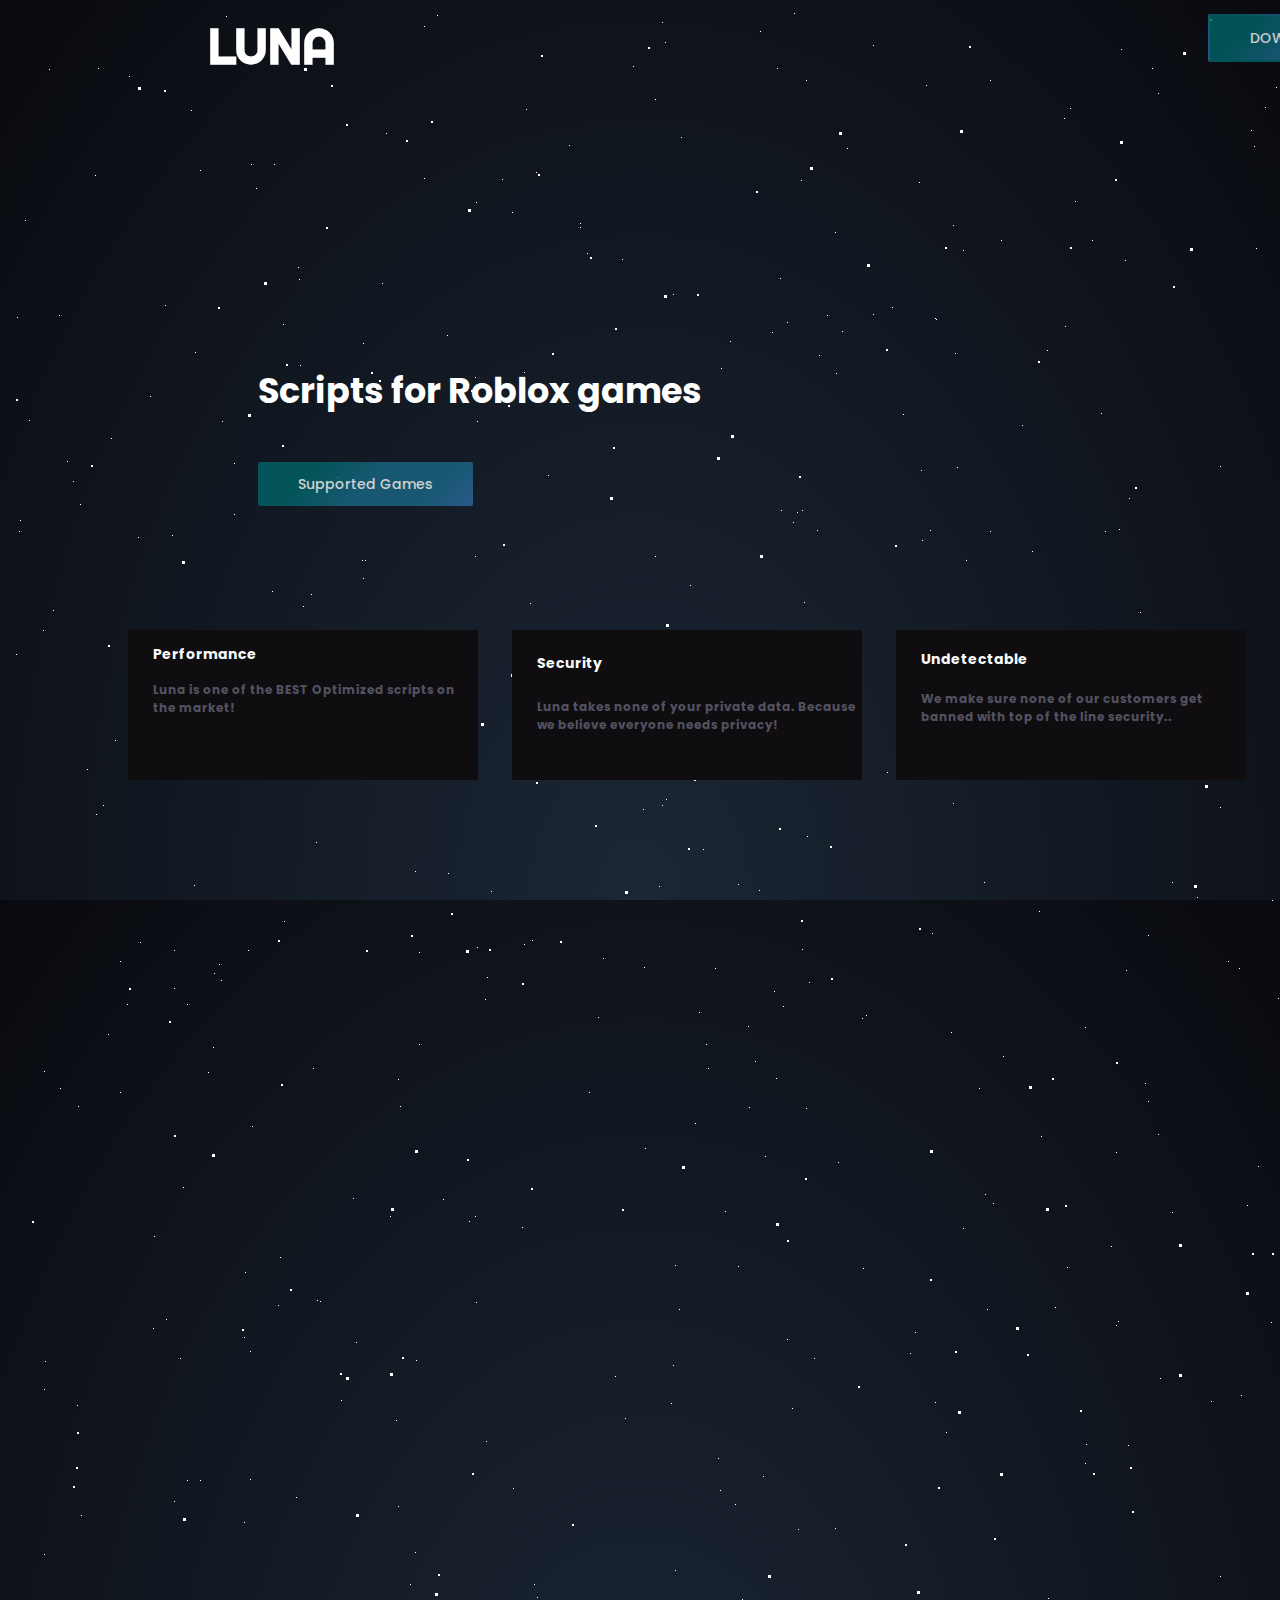
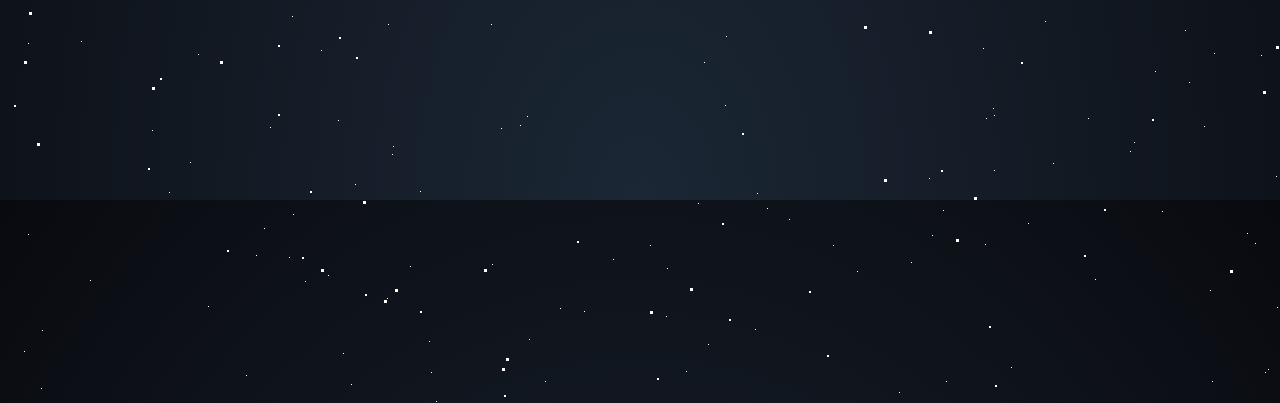
==== commit f2a95878: "Add files via upload" ====
--- a/index.html
+++ b/index.html
@@ -8,6 +8,7 @@
     <link href='https://fonts.googleapis.com/css?family=Raleway' rel='stylesheet'>
     <link href='https://fonts.googleapis.com/css?family=Poppins' rel='stylesheet'>
     <link href='https://fonts.googleapis.com/css?family=Righteous' rel='stylesheet'>
+    <link rel="icon" href="logo.png">
     <link rel="stylesheet" href="style.css">
     <title>Luna Client</title>
 </head>
@@ -28,16 +29,87 @@
 
 <img src="SxLogo.png">
 
-                <button type="button">Download</button>
+                <button type="button">DOWNLOAD</button>
 
                 <button2 type="button">CONTACT</button2>
 
 
-                <button3 type="button">Supported Games</button2>
+                <button3 type="button">Supported Games</button3>
+<div class="content">
+    <h3 style="color: rgb(248 250 252);">Performance</h3>
+    <h4 style="color:#535261;font-size: 12px;font-family: Poppins, sans-serif;margin-left: 25px;">Luna is one of the BEST Optimized scripts on the market!</h4>
+</div>
+
+<div2 class="content2">
+    <h5 style="color: rgb(248 250 252);">Security</h5>
+    <h4 style="color:#535261;font-size: 12px;font-family: Poppins, sans-serif;margin-left: 25px;">Luna takes none of your private data. Because we believe everyone needs privacy!</h6>
+</div2>
+
+<div3 class="content3">
+    <h4 style="color: rgb(248 250 252); margin-left: 25px; font-family: Poppins, sans-serif; font-size: 14px;">Undetectable</h7>
+    <h5 style="color:#535261;font-size: 12px;font-family: Poppins, sans-serif;margin-left: 25px;">We make sure none of our customers get banned with top of the line security..</h8>
+</div3>
+
+            
     </body>
     
 
 <style>
+
+
+.content3{
+    position: absolute;
+    width: 350px;
+    height: 150px;
+    background-color:#0F0D0F;
+    left: 70%;
+    top: 70%;
+
+    transition: 0.3s;
+}
+
+
+.content2{
+    position: absolute;
+    width: 350px;
+    height: 150px;
+    background-color:#0F0D0F;
+    left: 40%;
+    top: 70%;
+
+    transition: 0.3s;
+}
+
+.content{
+    position: absolute;
+    width: 350px;
+    height: 150px;
+    background-color:#0F0D0F;
+    left: 10%;
+    top: 70%;
+
+    transition: 0.3s;
+}
+
+h3{
+    margin-left: 25px;
+font-family: "Poppins", sans-serif;
+font-size: 14px;
+
+}
+
+h5{
+    margin-left: 25px;
+font-family: "Poppins", sans-serif;
+font-size: 14px;
+
+}
+
+
+
+
+
+
 
 img
 {
@@ -45,7 +117,9 @@
 height: 50px;
 background-color: transparent;
 position: absolute; margin-left: 1850px;
-}
+
+}
+
 
 
 
@@ -88,6 +162,7 @@
 
 h1
 {
+    font-size: 50px;
 display: flex;
 display: grid;
 color: #fff;
@@ -107,7 +182,7 @@
 display: flex;
 display: grid;
 margin-top: -44px;
-margin-left: 1350px;
+position: absolute; margin-left: 1350px;
 background-color: transparent;
 color: #fff;    
 opacity: 0.8;    
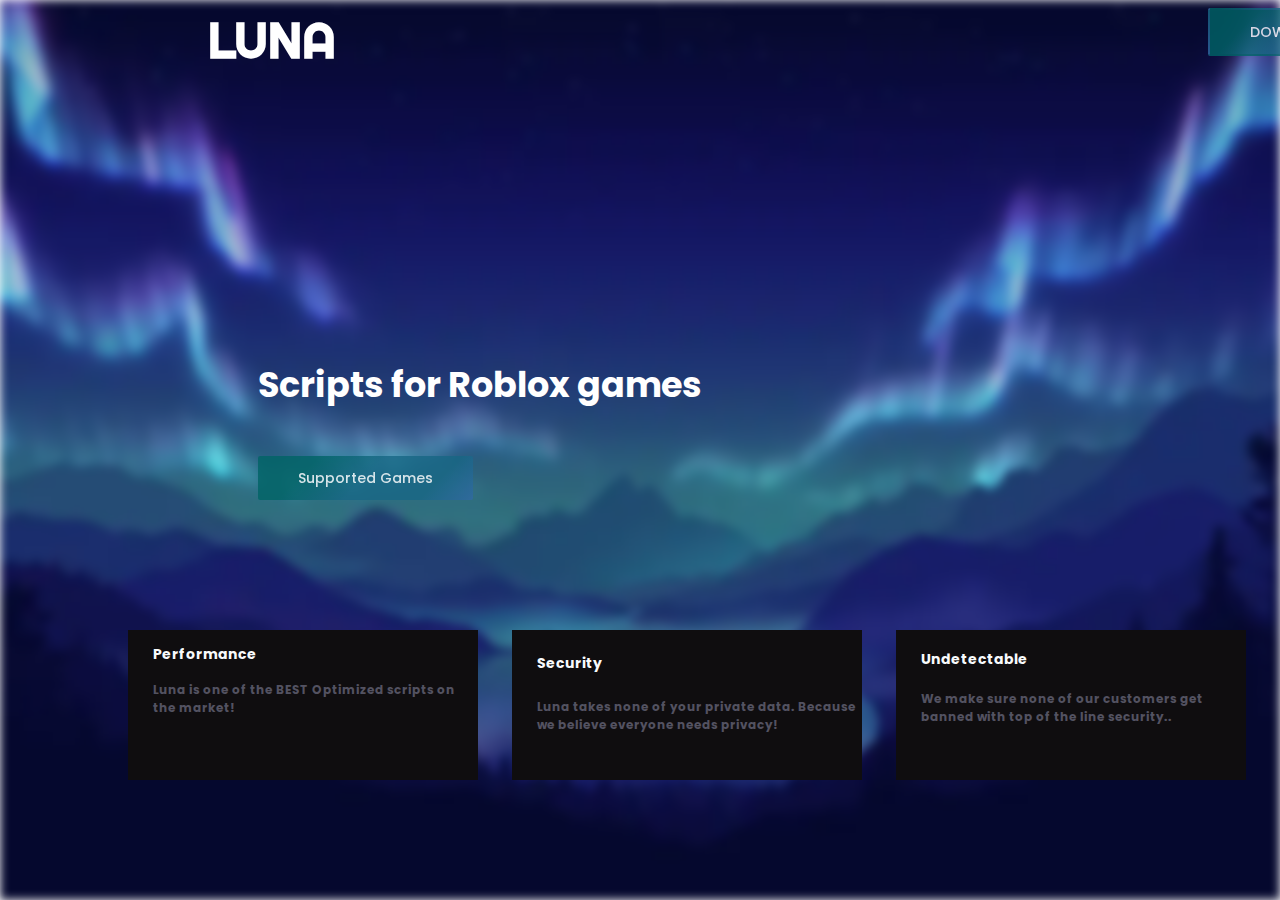
==== commit a4781f40: "Add files via upload" ====
--- a/index.html
+++ b/index.html
@@ -1,9 +1,10 @@
 <!DOCTYPE html>
 <html lang="en">
 <head>
+    <meta name="viewport" content="width=device-width, initial-scale=1.0"/>
     <meta charset="UTF-8">
     <meta http-equiv="X-UA-Compatible" content="IE=edge">
-    <meta name="viewport" content="width=device-width, initial-scale=1.0">
+    <meta name="viewport" content="width=device-width, initial-scale=1" />
     <link rel="stylesheet" href="./index_files/redesign.css">
     <link href='https://fonts.googleapis.com/css?family=Raleway' rel='stylesheet'>
     <link href='https://fonts.googleapis.com/css?family=Poppins' rel='stylesheet'>
@@ -20,7 +21,9 @@
         <div id="stars3"></div>
 
 
-            
+       
+           
+<img alt="A night-time background" sizes="100vw" srcset="night.png" decoding="async" data-nimg="fill" style="position: absolute; inset: 0px; box-sizing: border-box; padding: 0px; border: none; margin: auto; display: block; width: 0px; height: 0px; min-width: 100%; max-width: 100%; min-height: 100%; max-height: 100%; object-fit: cover;z-index: -1;-webkit-filter: blur(5px);">   
     
         
 
@@ -36,12 +39,12 @@
 
                 <button3 type="button">Supported Games</button3>
 <div class="content">
-    <h3 style="color: rgb(248 250 252);">Performance</h3>
+    <h3 style="color: rgb(248 250 252);margin-left: 25px;font-family: Poppins, sans-serif;font-size: 14px;">Performance</h3>
     <h4 style="color:#535261;font-size: 12px;font-family: Poppins, sans-serif;margin-left: 25px;">Luna is one of the BEST Optimized scripts on the market!</h4>
 </div>
 
 <div2 class="content2">
-    <h5 style="color: rgb(248 250 252);">Security</h5>
+    <h5 style="color: rgb(248 250 252);margin-left: 25px;font-family: Poppins, sans-serif;font-size: 14px;">Security</h5>
     <h4 style="color:#535261;font-size: 12px;font-family: Poppins, sans-serif;margin-left: 25px;">Luna takes none of your private data. Because we believe everyone needs privacy!</h6>
 </div2>
 
@@ -55,6 +58,8 @@
     
 
 <style>
+
+
 
 
 .content3{
@@ -91,22 +96,6 @@
     transition: 0.3s;
 }
 
-h3{
-    margin-left: 25px;
-font-family: "Poppins", sans-serif;
-font-size: 14px;
-
-}
-
-h5{
-    margin-left: 25px;
-font-family: "Poppins", sans-serif;
-font-size: 14px;
-
-}
-
-
-
 
 
 
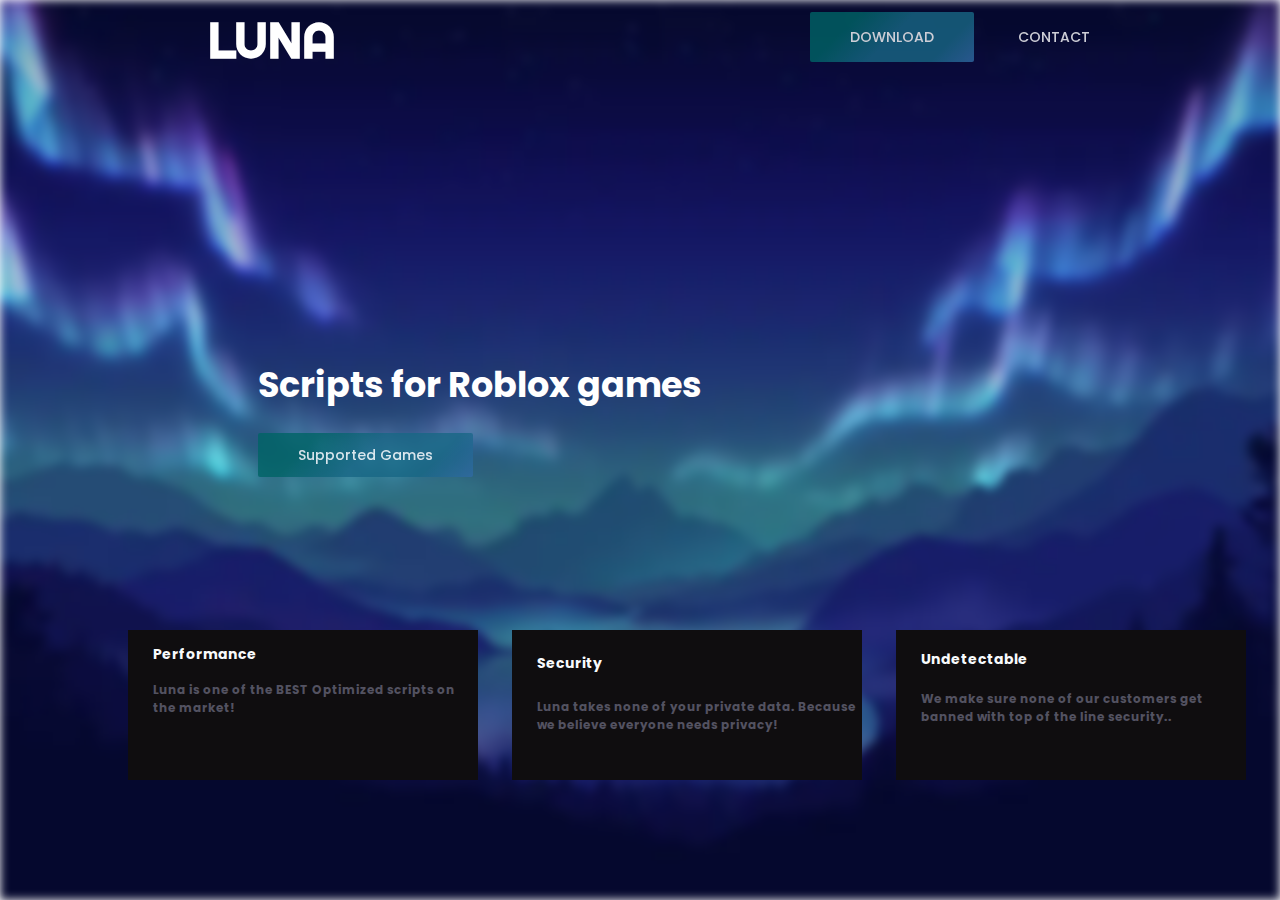
==== commit 90415091: "Add files via upload" ====
--- a/index.html
+++ b/index.html
@@ -15,203 +15,41 @@
 </head>
 <body>
 
-    <section class="wrapper">
-        <div id="stars"></div>
-        <div id="stars2"></div>
-        <div id="stars3"></div>
-
 
        
            
-<img alt="A night-time background" sizes="100vw" srcset="night.png" decoding="async" data-nimg="fill" style="position: absolute; inset: 0px; box-sizing: border-box; padding: 0px; border: none; margin: auto; display: block; width: 0px; height: 0px; min-width: 100%; max-width: 100%; min-height: 100%; max-height: 100%; object-fit: cover;z-index: -1;-webkit-filter: blur(5px);">   
-    
+    <img alt="A night-time background" sizes="100vw" srcset="night.png" decoding="async" data-nimg="fill" style="position: absolute; inset: 0px; box-sizing: border-box; padding: 0px; border: none; margin: auto; display: block; width: 0px; height: 0px; min-width: 100%; max-width: 100%; min-height: 100%; max-height: 100%; object-fit: cover;z-index: -1;-webkit-filter: blur(5px);">   
         
+            
 
-<h1>LUNA</h1>
-<h2>Scripts for Roblox games</h2>
+    <h1>LUNA</h1>
+    <h2>Scripts for Roblox games</h2>
 
-<img src="SxLogo.png">
+    <img src="SxLogo.png"></img>
 
-                <button type="button">DOWNLOAD</button>
-
-                <button2 type="button">CONTACT</button2>
+    <div class="top_items">
+        <p><a class="download_bt" href="https://google.com">DOWNLOAD</a> <a href="https://discord.gg/pEaTerfs">CONTACT</a></p>
+    </div>
 
 
-                <button3 type="button">Supported Games</button3>
-<div class="content">
-    <h3 style="color: rgb(248 250 252);margin-left: 25px;font-family: Poppins, sans-serif;font-size: 14px;">Performance</h3>
-    <h4 style="color:#535261;font-size: 12px;font-family: Poppins, sans-serif;margin-left: 25px;">Luna is one of the BEST Optimized scripts on the market!</h4>
-</div>
+    <a class="sup_games" href="lunavoc.github.io/supportedgames.html">Supported Games</a>
 
-<div2 class="content2">
-    <h5 style="color: rgb(248 250 252);margin-left: 25px;font-family: Poppins, sans-serif;font-size: 14px;">Security</h5>
-    <h4 style="color:#535261;font-size: 12px;font-family: Poppins, sans-serif;margin-left: 25px;">Luna takes none of your private data. Because we believe everyone needs privacy!</h6>
-</div2>
 
-<div3 class="content3">
-    <h4 style="color: rgb(248 250 252); margin-left: 25px; font-family: Poppins, sans-serif; font-size: 14px;">Undetectable</h7>
-    <h5 style="color:#535261;font-size: 12px;font-family: Poppins, sans-serif;margin-left: 25px;">We make sure none of our customers get banned with top of the line security..</h8>
-</div3>
+    <div class="content">
+        <h3 style="color: rgb(248 250 252);margin-left: 25px;font-family: Poppins, sans-serif;font-size: 14px;">Performance</h3>
+        <h4 style="color:#535261;font-size: 12px;font-family: Poppins, sans-serif;margin-left: 25px;">Luna is one of the BEST Optimized scripts on the market!</h4>
+    </div>
+
+    <div2 class="content2">
+        <h5 style="color: rgb(248 250 252);margin-left: 25px;font-family: Poppins, sans-serif;font-size: 14px;">Security</h5>
+        <h4 style="color:#535261;font-size: 12px;font-family: Poppins, sans-serif;margin-left: 25px;">Luna takes none of your private data. Because we believe everyone needs privacy!</h6>
+    </div2>
+
+    <div3 class="content3">
+        <h4 style="color: rgb(248 250 252); margin-left: 25px; font-family: Poppins, sans-serif; font-size: 14px;">Undetectable</h7>
+        <h5 style="color:#535261;font-size: 12px;font-family: Poppins, sans-serif;margin-left: 25px;">We make sure none of our customers get banned with top of the line security..</h8>
+    </div3>
 
             
-    </body>
-    
-
-<style>
-
-
-
-
-.content3{
-    position: absolute;
-    width: 350px;
-    height: 150px;
-    background-color:#0F0D0F;
-    left: 70%;
-    top: 70%;
-
-    transition: 0.3s;
-}
-
-
-.content2{
-    position: absolute;
-    width: 350px;
-    height: 150px;
-    background-color:#0F0D0F;
-    left: 40%;
-    top: 70%;
-
-    transition: 0.3s;
-}
-
-.content{
-    position: absolute;
-    width: 350px;
-    height: 150px;
-    background-color:#0F0D0F;
-    left: 10%;
-    top: 70%;
-
-    transition: 0.3s;
-}
-
-
-
-
-
-img
-{
-width: 50px;
-height: 50px;
-background-color: transparent;
-position: absolute; margin-left: 1850px;
-
-}
-
-
-
-
-
-button3
-{
-border-color: transparent;
-display: flex;
-display: grid;
-position: absolute; margin-top: 400px;
-position: absolute; margin-left: 250px;
-background: linear-gradient(135deg, #006466 24%, #186785 50%, #186785 79%, #316AA4 100%);
-color: #fff;    
-opacity: 0.8;    
-border-radius: 2px;
-padding: 15px 40px;
-font-family: "Poppins", sans-serif;
-font-weight: 500;
-font-size: 14px;
-line-height: 1;
-cursor: pointer;
-transition: 0.3s;
-}
-
-
-button3:hover {opacity: 1}
-
-
-h2
-{
-display: flex;
-display: grid;
-color: #fff;
-font-family: "Poppins", sans-serif;
-position: absolute; margin-top: 350px;
-position: absolute; margin-left: 250px;
-font-size: 35px;
-transition: 0.3s;
-}
-
-h1
-{
-    font-size: 50px;
-display: flex;
-display: grid;
-color: #fff;
-font-family: Righteous;
-position: absolute; margin-top: 0px;
-position: absolute; margin-left: 200px;
-transition: 0.3s;
-cursor: none;
-}
-
-h1:hover {color:#4682B4}
-
-
-
-button2
-{
-display: flex;
-display: grid;
-margin-top: -44px;
-position: absolute; margin-left: 1350px;
-background-color: transparent;
-color: #fff;    
-opacity: 0.8;    
-border-radius: 2px;
-padding: 15px 40px;
-font-family: "Poppins", sans-serif;
-font-weight: 500;
-font-size: 14px;
-line-height: 1;
-cursor: pointer;
-transition: 0.3s;
-
-}
-
-button2:hover {opacity: 1}
-
-button
-{
-border-color: transparent;
-display: flex;
-display: grid;
-margin-left: 1200px;
-background: linear-gradient(135deg, #006466 24%, #186785 50%, #186785 79%, #316AA4 100%);
-color: #fff;    
-opacity: 0.8;    
-border-radius: 2px;
-padding: 15px 40px;
-font-family: "Poppins", sans-serif;
-font-weight: 500;
-font-size: 14px;
-line-height: 1;
-cursor: pointer;
-transition: 0.3s;
-}
-
-button:hover {opacity: 1}
-
-
-
-
-
-</style>
-</html>+</body>
+</html>
--- a/style.css
+++ b/style.css
@@ -0,0 +1,138 @@
+.content3{
+    position: absolute;
+    width: 350px;
+    height: 150px;
+    background-color:#0F0D0F;
+    left: 70%;
+    top: 70%;
+
+    transition: 0.3s;
+}
+
+body
+{
+    font-family: "Poppins", sans-serif;
+    font-weight: 500;
+}
+.content2{
+    position: absolute;
+    width: 350px;
+    height: 150px;
+    background-color:#0F0D0F;
+    left: 40%;
+    top: 70%;
+
+    transition: 0.3s;
+}
+
+.content{
+    position: absolute;
+    width: 350px;
+    height: 150px;
+    background-color:#0F0D0F;
+    left: 10%;
+    top: 70%;
+
+    transition: 0.3s;
+}
+
+
+
+
+
+img
+{
+width: 50px;
+height: 50px;
+background-color: transparent;
+position: absolute; margin-left: 1850px;
+
+}
+
+
+
+
+
+
+
+
+h2 {
+    display: flex;
+    display: grid;
+    color: #fff;
+    font-family: "Poppins", sans-serif;
+    position: absolute; margin-top: 350px;
+    position: absolute; margin-left: 250px;
+    font-size: 35px;
+    transition: 0.3s;
+}
+
+h1 {
+    font-size: 50px;
+    display: flex;
+    display: grid;
+    color: #fff;
+    font-family: Righteous;
+    position: absolute; margin-top: 0px;
+    position: absolute; margin-left: 200px;
+    transition: 0.3s;
+    cursor: none;
+}
+
+h1:hover {color:#4682B4}
+
+
+
+.sup_games {
+    text-decoration: none;
+    border-color: transparent;
+    display: flex;
+    display: grid;
+    position: absolute; margin-top: 425px;
+    position: absolute; margin-left: 250px;
+    background: linear-gradient(135deg, #006466 24%, #186785 50%, #186785 79%, #316AA4 100%);
+    color: #fff;    
+    opacity: 0.8;    
+    border-radius: 2px;
+    padding: 15px 40px;
+    font-family: "Poppins", sans-serif;
+    font-weight: 500;
+    font-size: 14px;
+    line-height: 1;
+    cursor: pointer;
+    transition: 0.3s;
+}
+
+
+c:hover {opacity: 1}
+
+.top_items {
+    position: absolute;
+    right:150px;
+}
+
+.download_bt {
+    text-decoration: none;
+    border-color: transparent;
+    background: linear-gradient(135deg, #006466 24%, #186785 50%, #186785 79%, #316AA4 100%) !important;
+    color: rgb(255, 255, 255);    
+    opacity: 0.8;
+    border-radius: 2px;
+    padding: 15px 40px;
+    font-size: 14px;
+    cursor: pointer;
+    transition: 0.3s;
+}
+
+.top_items a{
+    text-decoration: none;
+    border-color: transparent;
+    color: rgb(255, 255, 255);    
+    opacity: 0.8;
+    border-radius: 2px;
+    padding: 15px 40px;
+    font-size: 14px;
+    cursor: pointer;
+    transition: 0.3s;
+}
+a:hover {opacity: 1}